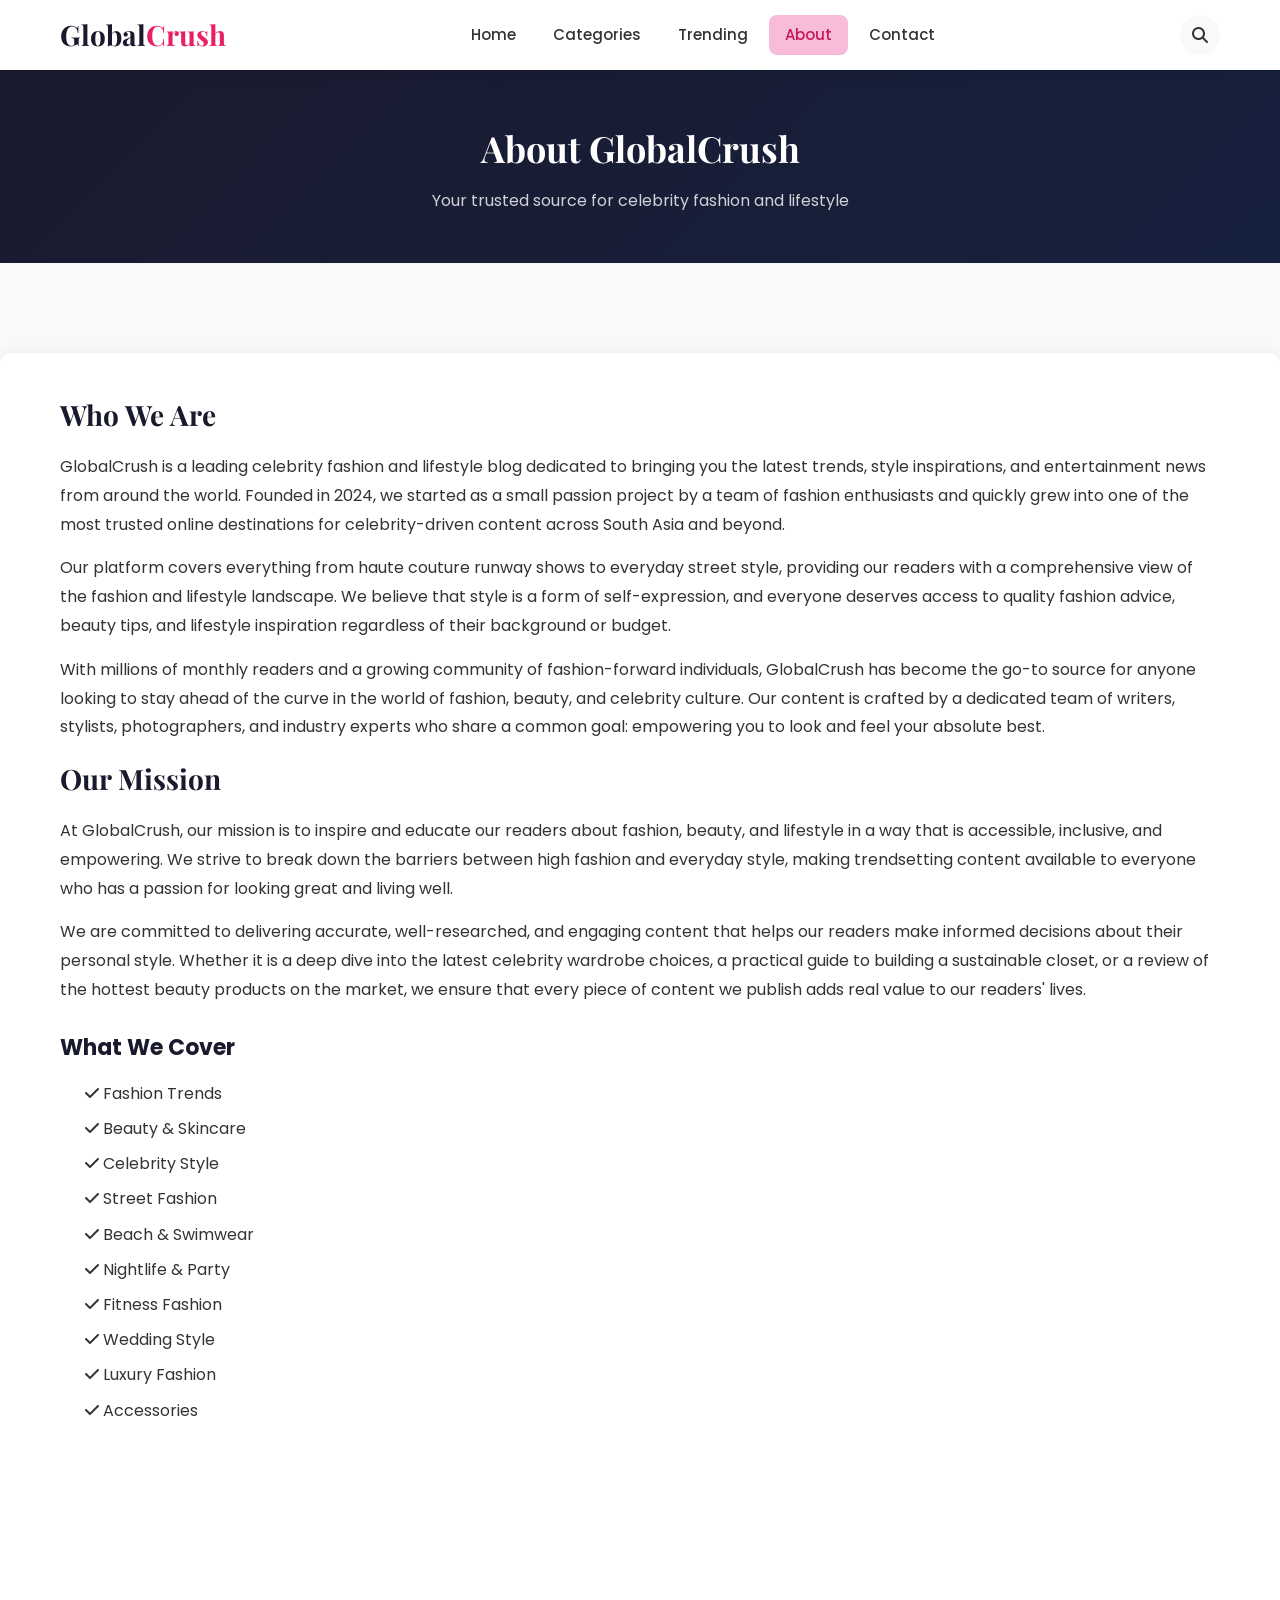
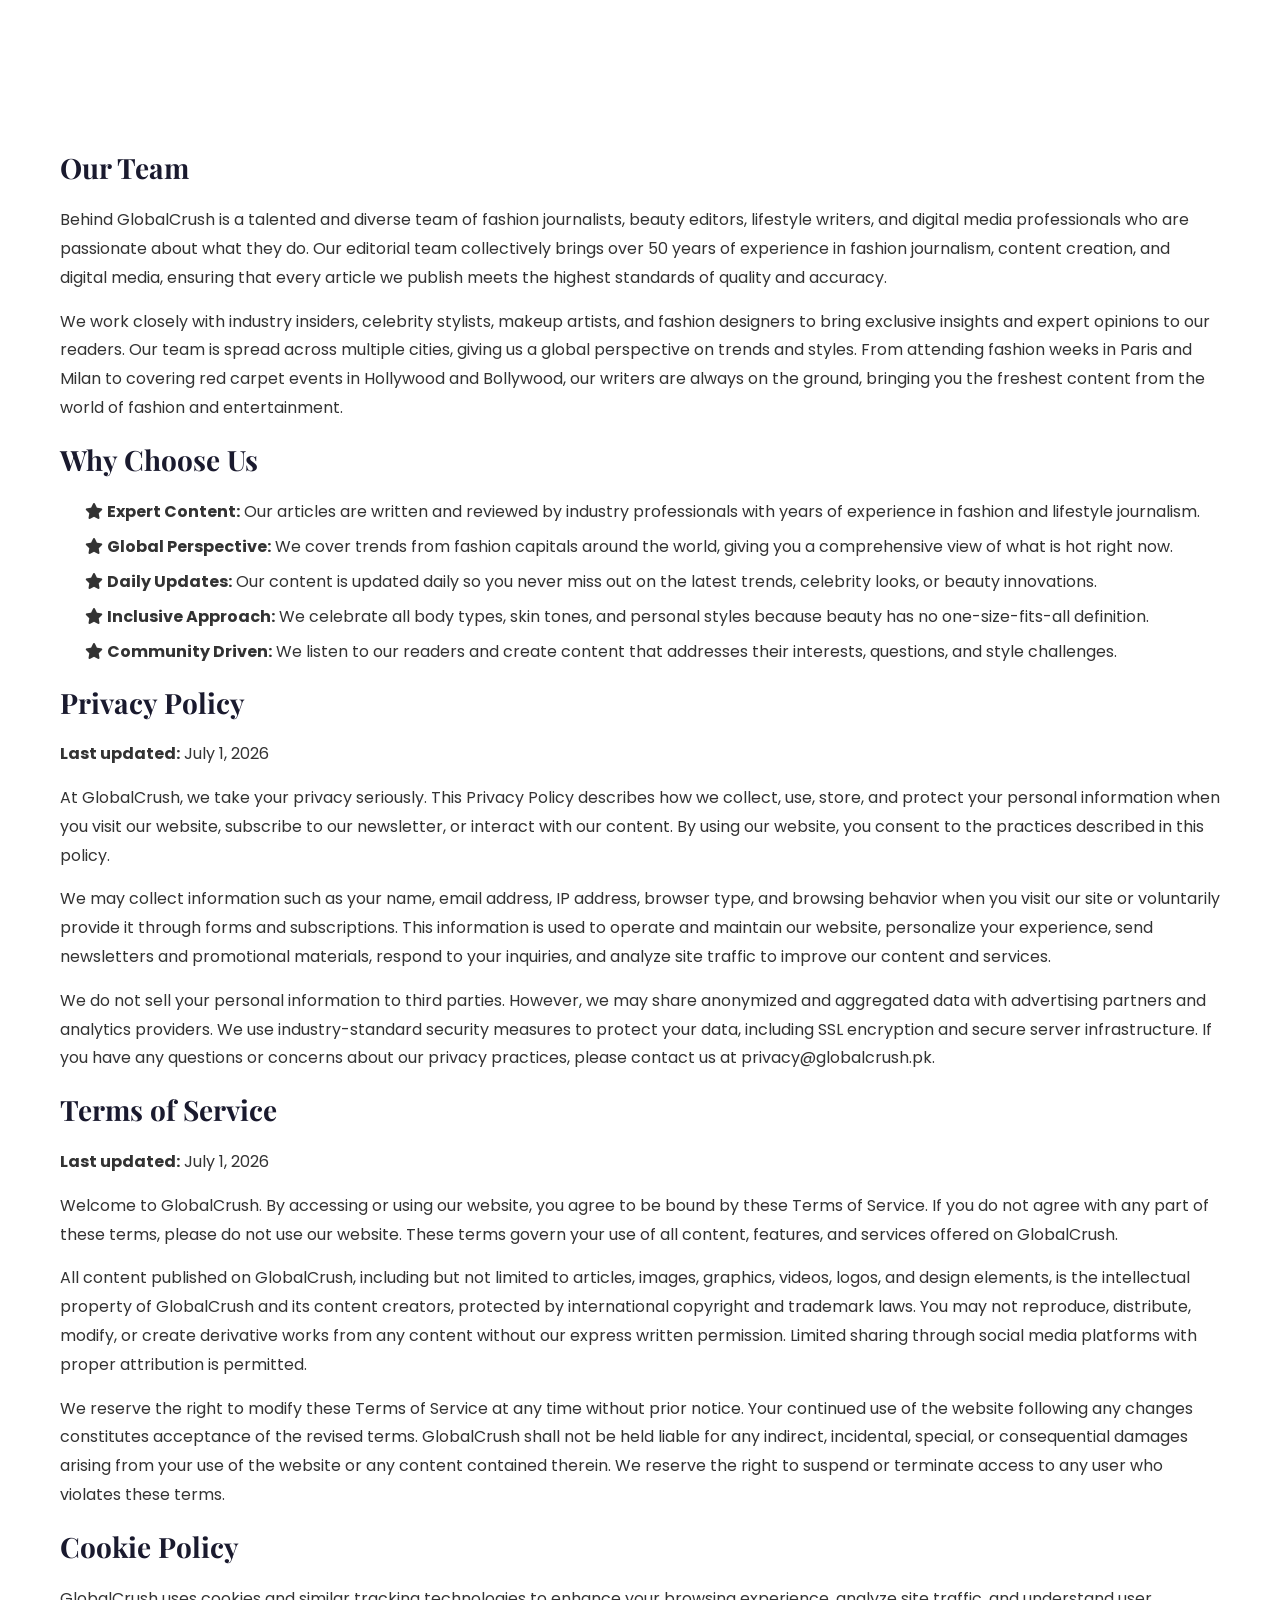
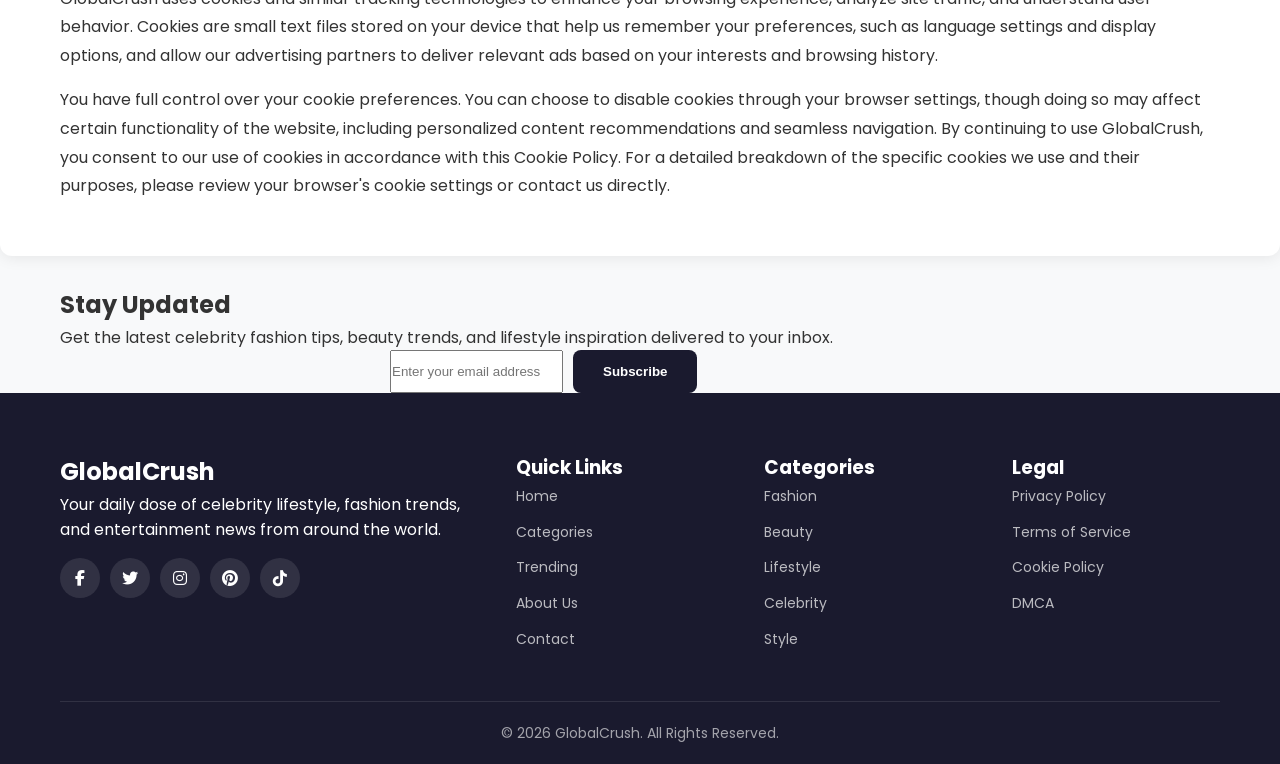
==== pages/about.html @ d6af30ae "Fix ad placeholders, hide category badges, replace all images with attractive content" ====
<!DOCTYPE html>
<html lang="en">
<head>
    <meta charset="UTF-8">
    <meta name="viewport" content="width=device-width, initial-scale=1.0">
    <title>About GlobalCrush - Celebrity Fashion & Lifestyle</title>
    <meta name="description" content="Learn about GlobalCrush, your trusted source for celebrity fashion and lifestyle news. Meet our team, discover our mission, and read our policies.">
    <meta name="keywords" content="about GlobalCrush, fashion blog, beauty tips, lifestyle, about us, team, privacy policy, terms of service">
    <meta name="author" content="GlobalCrush">
    <meta name="robots" content="index, follow">

    <!-- Open Graph -->
    <meta property="og:type" content="website">
    <meta property="og:url" content="https://globalcrush.pk/pages/about.html">
    <meta property="og:title" content="About GlobalCrush">
    <meta property="og:description" content="Learn about GlobalCrush, your trusted source for celebrity fashion and lifestyle news.">
    <meta property="og:image" content="https://images.unsplash.com/photo-1531746020798-e6953c6e8e04?w=1200&h=630&fit=crop">
    <meta property="og:site_name" content="GlobalCrush">

    <!-- Twitter -->
    <meta name="twitter:card" content="summary_large_image">
    <meta name="twitter:title" content="About GlobalCrush">
    <meta name="twitter:description" content="Learn about GlobalCrush, your trusted source for celebrity fashion and lifestyle news.">
    <meta name="twitter:image" content="https://images.unsplash.com/photo-1531746020798-e6953c6e8e04?w=1200&h=630&fit=crop">

    <link rel="canonical" href="https://globalcrush.pk/pages/about.html">
    <link rel="preconnect" href="https://fonts.googleapis.com">
    <link rel="preconnect" href="https://fonts.gstatic.com" crossorigin>
    <link href="https://fonts.googleapis.com/css2?family=Poppins:wght@300;400;500;600;700;800&family=Playfair+Display:wght@400;500;600;700&display=swap" rel="stylesheet">
    <link rel="stylesheet" href="https://cdnjs.cloudflare.com/ajax/libs/font-awesome/6.5.1/css/all.min.css">
    <link rel="stylesheet" href="../css/style.css">

    <!-- Adsterra Popunder -->
    <script src="https://pl30334449.effectivecpmnetwork.com/3a/b2/8b/3ab28b59ed074805fbdb40a66fffa148.js"></script>
</head>
<body>

    <!-- Header -->
    <header class="header">
        <div class="container">
            <a href="../index.html" class="header-logo">Global<span>Crush</span></a>
            <nav class="header-nav">
                <a href="../index.html">Home</a>
                <a href="category.html">Categories</a>
                <a href="trending.html">Trending</a>
                <a href="about.html" class="active">About</a>
                <a href="contact.html">Contact</a>
            </nav>
            <div class="header-actions">
                <button class="header-search-btn" id="searchBtn"><i class="fas fa-search"></i></button>
                <button class="header-menu-btn" id="menuBtn"><span></span><span></span><span></span></button>
            </div>
        </div>
    </header>

    <!-- Mobile Menu -->
    <div class="mobile-menu" id="mobileMenu">
        <div class="mobile-menu-header">
            <a href="../index.html" class="mobile-menu-logo">Global<span>Crush</span></a>
            <button class="mobile-menu-close" id="mobileMenuClose"><i class="fas fa-times"></i></button>
        </div>
        <nav class="mobile-menu-nav">
            <a href="../index.html">Home</a>
            <a href="category.html">Categories</a>
            <a href="trending.html">Trending</a>
            <a href="about.html" class="active">About</a>
            <a href="contact.html">Contact</a>
        </nav>
        <div class="mobile-menu-social">
            <a href="#"><i class="fab fa-facebook-f"></i></a>
            <a href="#"><i class="fab fa-twitter"></i></a>
            <a href="#"><i class="fab fa-instagram"></i></a>
            <a href="#"><i class="fab fa-pinterest"></i></a>
            <a href="#"><i class="fab fa-tiktok"></i></a>
        </div>
    </div>

    <!-- Search Overlay -->
    <div class="search-overlay" id="searchOverlay">
        <div class="search-overlay-inner">
            <button class="search-overlay-close" id="searchClose"><i class="fas fa-times"></i></button>
            <form class="search-overlay-form">
                <input type="text" placeholder="Search articles..." class="search-overlay-input" id="searchInput" autocomplete="off">
                <button type="submit" class="search-overlay-btn"><i class="fas fa-search"></i></button>
            </form>
        </div>
    </div>

    <!-- Page Header -->
    <section class="page-header">
        <div class="container">
            <h1 class="page-title">About GlobalCrush</h1>
            <p class="page-subtitle">Your trusted source for celebrity fashion and lifestyle</p>
        </div>
    </section>

    <!-- Ad Top Banner -->
    <div class="ad-top">
        <div class="container">
            <div class="ad-frame">Advertisement - 728x90</div>
        </div>
    </div>

    <!-- About Content -->
    <main class="about-content">
        <div class="container">

            <!-- Who We Are -->
            <section class="about-section">
                <h2>Who We Are</h2>
                <p>GlobalCrush is a leading celebrity fashion and lifestyle blog dedicated to bringing you the latest trends, style inspirations, and entertainment news from around the world. Founded in 2024, we started as a small passion project by a team of fashion enthusiasts and quickly grew into one of the most trusted online destinations for celebrity-driven content across South Asia and beyond.</p>
                <p>Our platform covers everything from haute couture runway shows to everyday street style, providing our readers with a comprehensive view of the fashion and lifestyle landscape. We believe that style is a form of self-expression, and everyone deserves access to quality fashion advice, beauty tips, and lifestyle inspiration regardless of their background or budget.</p>
                <p>With millions of monthly readers and a growing community of fashion-forward individuals, GlobalCrush has become the go-to source for anyone looking to stay ahead of the curve in the world of fashion, beauty, and celebrity culture. Our content is crafted by a dedicated team of writers, stylists, photographers, and industry experts who share a common goal: empowering you to look and feel your absolute best.</p>
            </section>

            <!-- Our Mission -->
            <section class="about-section">
                <h2>Our Mission</h2>
                <p>At GlobalCrush, our mission is to inspire and educate our readers about fashion, beauty, and lifestyle in a way that is accessible, inclusive, and empowering. We strive to break down the barriers between high fashion and everyday style, making trendsetting content available to everyone who has a passion for looking great and living well.</p>
                <p>We are committed to delivering accurate, well-researched, and engaging content that helps our readers make informed decisions about their personal style. Whether it is a deep dive into the latest celebrity wardrobe choices, a practical guide to building a sustainable closet, or a review of the hottest beauty products on the market, we ensure that every piece of content we publish adds real value to our readers' lives.</p>

                <h3>What We Cover</h3>
                <ul class="about-list">
                    <li><i class="fas fa-check"></i> Fashion Trends</li>
                    <li><i class="fas fa-check"></i> Beauty &amp; Skincare</li>
                    <li><i class="fas fa-check"></i> Celebrity Style</li>
                    <li><i class="fas fa-check"></i> Street Fashion</li>
                    <li><i class="fas fa-check"></i> Beach &amp; Swimwear</li>
                    <li><i class="fas fa-check"></i> Nightlife &amp; Party</li>
                    <li><i class="fas fa-check"></i> Fitness Fashion</li>
                    <li><i class="fas fa-check"></i> Wedding Style</li>
                    <li><i class="fas fa-check"></i> Luxury Fashion</li>
                    <li><i class="fas fa-check"></i> Accessories</li>
                </ul>
            </section>

            <!-- Ad Mid -->
            <div class="ad-mid">
                <div class="ad-frame">Advertisement - 300x250</div>
            </div>

            <!-- Our Team -->
            <section class="about-section">
                <h2>Our Team</h2>
                <p>Behind GlobalCrush is a talented and diverse team of fashion journalists, beauty editors, lifestyle writers, and digital media professionals who are passionate about what they do. Our editorial team collectively brings over 50 years of experience in fashion journalism, content creation, and digital media, ensuring that every article we publish meets the highest standards of quality and accuracy.</p>
                <p>We work closely with industry insiders, celebrity stylists, makeup artists, and fashion designers to bring exclusive insights and expert opinions to our readers. Our team is spread across multiple cities, giving us a global perspective on trends and styles. From attending fashion weeks in Paris and Milan to covering red carpet events in Hollywood and Bollywood, our writers are always on the ground, bringing you the freshest content from the world of fashion and entertainment.</p>
            </section>

            <!-- Why Choose Us -->
            <section class="about-section">
                <h2>Why Choose Us</h2>
                <ul class="about-list why-list">
                    <li><i class="fas fa-star"></i> <strong>Expert Content:</strong> Our articles are written and reviewed by industry professionals with years of experience in fashion and lifestyle journalism.</li>
                    <li><i class="fas fa-star"></i> <strong>Global Perspective:</strong> We cover trends from fashion capitals around the world, giving you a comprehensive view of what is hot right now.</li>
                    <li><i class="fas fa-star"></i> <strong>Daily Updates:</strong> Our content is updated daily so you never miss out on the latest trends, celebrity looks, or beauty innovations.</li>
                    <li><i class="fas fa-star"></i> <strong>Inclusive Approach:</strong> We celebrate all body types, skin tones, and personal styles because beauty has no one-size-fits-all definition.</li>
                    <li><i class="fas fa-star"></i> <strong>Community Driven:</strong> We listen to our readers and create content that addresses their interests, questions, and style challenges.</li>
                </ul>
            </section>

            <!-- Privacy Policy -->
            <section class="about-section" id="privacy">
                <h2>Privacy Policy</h2>
                <p><strong>Last updated:</strong> July 1, 2026</p>
                <p>At GlobalCrush, we take your privacy seriously. This Privacy Policy describes how we collect, use, store, and protect your personal information when you visit our website, subscribe to our newsletter, or interact with our content. By using our website, you consent to the practices described in this policy.</p>
                <p>We may collect information such as your name, email address, IP address, browser type, and browsing behavior when you visit our site or voluntarily provide it through forms and subscriptions. This information is used to operate and maintain our website, personalize your experience, send newsletters and promotional materials, respond to your inquiries, and analyze site traffic to improve our content and services.</p>
                <p>We do not sell your personal information to third parties. However, we may share anonymized and aggregated data with advertising partners and analytics providers. We use industry-standard security measures to protect your data, including SSL encryption and secure server infrastructure. If you have any questions or concerns about our privacy practices, please contact us at <a href="mailto:privacy@globalcrush.pk">privacy@globalcrush.pk</a>.</p>
            </section>

            <!-- Terms of Service -->
            <section class="about-section" id="terms">
                <h2>Terms of Service</h2>
                <p><strong>Last updated:</strong> July 1, 2026</p>
                <p>Welcome to GlobalCrush. By accessing or using our website, you agree to be bound by these Terms of Service. If you do not agree with any part of these terms, please do not use our website. These terms govern your use of all content, features, and services offered on GlobalCrush.</p>
                <p>All content published on GlobalCrush, including but not limited to articles, images, graphics, videos, logos, and design elements, is the intellectual property of GlobalCrush and its content creators, protected by international copyright and trademark laws. You may not reproduce, distribute, modify, or create derivative works from any content without our express written permission. Limited sharing through social media platforms with proper attribution is permitted.</p>
                <p>We reserve the right to modify these Terms of Service at any time without prior notice. Your continued use of the website following any changes constitutes acceptance of the revised terms. GlobalCrush shall not be held liable for any indirect, incidental, special, or consequential damages arising from your use of the website or any content contained therein. We reserve the right to suspend or terminate access to any user who violates these terms.</p>
            </section>

            <!-- Cookie Policy -->
            <section class="about-section">
                <h2>Cookie Policy</h2>
                <p>GlobalCrush uses cookies and similar tracking technologies to enhance your browsing experience, analyze site traffic, and understand user behavior. Cookies are small text files stored on your device that help us remember your preferences, such as language settings and display options, and allow our advertising partners to deliver relevant ads based on your interests and browsing history.</p>
                <p>You have full control over your cookie preferences. You can choose to disable cookies through your browser settings, though doing so may affect certain functionality of the website, including personalized content recommendations and seamless navigation. By continuing to use GlobalCrush, you consent to our use of cookies in accordance with this Cookie Policy. For a detailed breakdown of the specific cookies we use and their purposes, please review your browser's cookie settings or contact us directly.</p>
            </section>

        </div>
    </main>

    <!-- Newsletter -->
    <section class="newsletter">
        <div class="container">
            <div class="newsletter-content">
                <h2>Stay Updated</h2>
                <p>Get the latest celebrity fashion tips, beauty trends, and lifestyle inspiration delivered to your inbox.</p>
                <form class="newsletter-form" id="newsletterForm">
                    <input type="email" placeholder="Enter your email address" required aria-label="Email address">
                    <button type="submit">Subscribe</button>
                </form>
            </div>
        </div>
    </section>

    <!-- Footer -->
    <footer class="footer">
        <div class="container">
            <div class="footer-grid">
                <div class="footer-col">
                    <div class="footer-logo"><h2>Global<span>Crush</span></h2></div>
                    <p class="footer-desc">Your daily dose of celebrity lifestyle, fashion trends, and entertainment news from around the world.</p>
                    <div class="social-links">
                        <a href="#" class="social-link"><i class="fab fa-facebook-f"></i></a>
                        <a href="#" class="social-link"><i class="fab fa-twitter"></i></a>
                        <a href="#" class="social-link"><i class="fab fa-instagram"></i></a>
                        <a href="#" class="social-link"><i class="fab fa-pinterest"></i></a>
                        <a href="#" class="social-link"><i class="fab fa-tiktok"></i></a>
                    </div>
                </div>
                <div class="footer-col">
                    <h3 class="footer-title">Quick Links</h3>
                    <ul class="footer-links">
                        <li><a href="../index.html">Home</a></li>
                        <li><a href="category.html">Categories</a></li>
                        <li><a href="trending.html">Trending</a></li>
                        <li><a href="about.html">About Us</a></li>
                        <li><a href="contact.html">Contact</a></li>
                    </ul>
                </div>
                <div class="footer-col">
                    <h3 class="footer-title">Categories</h3>
                    <ul class="footer-links">
                        <li><a href="category.html">Fashion</a></li>
                        <li><a href="category.html">Beauty</a></li>
                        <li><a href="category.html">Lifestyle</a></li>
                        <li><a href="category.html">Celebrity</a></li>
                        <li><a href="category.html">Style</a></li>
                    </ul>
                </div>
                <div class="footer-col">
                    <h3 class="footer-title">Legal</h3>
                    <ul class="footer-links">
                        <li><a href="#privacy">Privacy Policy</a></li>
                        <li><a href="#terms">Terms of Service</a></li>
                        <li><a href="about.html">Cookie Policy</a></li>
                        <li><a href="about.html">DMCA</a></li>
                    </ul>
                </div>
            </div>
            <div class="footer-bottom">
                <p>&copy; 2026 GlobalCrush. All Rights Reserved.</p>
            </div>
        </div>
    </footer>

    <!-- Back to Top -->
    <button class="back-to-top" id="backToTop"><i class="fas fa-arrow-up"></i></button>

    <!-- Adsterra Social Bar -->
    <script src="https://pl30334450.effectivecpmnetwork.com/e7/f1/29/e7f1295043e25487e84872f22fd22f26.js"></script>

    <script src="../js/main.js"></script>
</body>
</html>
---- css/style.css ----
/* ============================================
   GLOBALCRUSH.PK - COMPLETE STYLESHEET
   Unified Template - All Pages Same Design
   ============================================ */

/* === CSS VARIABLES === */
:root {
    --primary: #e91e63;
    --primary-dark: #c2185b;
    --primary-light: #f8bbd9;
    --secondary: #9c27b0;
    --accent: #ff5722;
    --dark: #1a1a2e;
    --dark-light: #16213e;
    --gray: #6c757d;
    --gray-light: #f8f9fa;
    --white: #ffffff;
    --text: #333333;
    --text-light: #666666;
    --border: #e0e0e0;
    --shadow: 0 2px 15px rgba(0,0,0,0.08);
    --shadow-hover: 0 5px 25px rgba(0,0,0,0.15);
    --radius: 12px;
    --radius-sm: 8px;
    --transition: all 0.3s ease;
    --font-primary: 'Poppins', sans-serif;
    --font-heading: 'Playfair Display', serif;
    --max-width: 1200px;
    --header-height: 70px;
}

/* === RESET & BASE === */
* { margin: 0; padding: 0; box-sizing: border-box; }
html { scroll-behavior: smooth; }
body {
    font-family: var(--font-primary);
    color: var(--text);
    background: var(--gray-light);
    line-height: 1.6;
    overflow-x: hidden;
}
a { text-decoration: none; color: inherit; transition: var(--transition); }
img { max-width: 100%; height: auto; display: block; }
ul { list-style: none; }
.container { max-width: var(--max-width); margin: 0 auto; padding: 0 20px; }

/* === BUTTONS === */
.btn {
    display: inline-block;
    padding: 12px 30px;
    border-radius: var(--radius-sm);
    font-weight: 600;
    font-size: 14px;
    cursor: pointer;
    transition: var(--transition);
    border: none;
    text-transform: uppercase;
    letter-spacing: 1px;
}
.btn-primary { background: var(--primary); color: var(--white); }
.btn-primary:hover { background: var(--primary-dark); transform: translateY(-2px); box-shadow: var(--shadow-hover); }
.btn-secondary { background: transparent; color: var(--primary); border: 2px solid var(--primary); }
.btn-secondary:hover { background: var(--primary); color: var(--white); }
.btn-small { padding: 8px 20px; font-size: 12px; }

/* ============================================
   HEADER (Same on ALL pages)
   ============================================ */
.header {
    background: var(--white);
    box-shadow: var(--shadow);
    position: sticky;
    top: 0;
    z-index: 1000;
    height: var(--header-height);
}
.header .container {
    display: flex;
    align-items: center;
    justify-content: space-between;
    height: 100%;
}
.header-logo {
    font-family: var(--font-heading);
    font-size: 28px;
    font-weight: 700;
    color: var(--dark);
}
.header-logo span { color: var(--primary); }
.header-logo a { color: inherit; }

/* Desktop Nav */
.header-nav { display: flex; align-items: center; gap: 5px; }
.header-nav a {
    padding: 8px 16px;
    border-radius: var(--radius-sm);
    font-weight: 500;
    font-size: 15px;
    color: var(--text);
    transition: var(--transition);
}
.header-nav a:hover,
.header-nav a.active {
    background: var(--primary-light);
    color: var(--primary-dark);
}

/* Header Actions */
.header-actions { display: flex; align-items: center; gap: 10px; }
.header-search-btn {
    width: 40px; height: 40px;
    border-radius: 50%;
    border: none;
    background: var(--gray-light);
    cursor: pointer;
    display: flex; align-items: center; justify-content: center;
    font-size: 16px;
    color: var(--text);
    transition: var(--transition);
}
.header-search-btn:hover { background: var(--primary); color: var(--white); }
.header-menu-btn {
    display: none;
    width: 40px; height: 40px;
    border-radius: var(--radius-sm);
    border: none;
    background: var(--gray-light);
    cursor: pointer;
    flex-direction: column;
    align-items: center;
    justify-content: center;
    gap: 5px;
}
.header-menu-btn span {
    width: 20px; height: 2px;
    background: var(--text);
    border-radius: 2px;
    transition: var(--transition);
}

/* Mobile Menu Overlay */
.mobile-menu {
    position: fixed;
    top: 0; left: 0;
    width: 100%; height: 100%;
    background: rgba(0,0,0,0.5);
    z-index: 2000;
    opacity: 0;
    visibility: hidden;
    transition: var(--transition);
}
.mobile-menu.active { opacity: 1; visibility: visible; }
.mobile-menu-panel {
    position: absolute;
    top: 0; right: 0;
    width: 280px; height: 100%;
    background: var(--white);
    padding: 20px;
    transform: translateX(100%);
    transition: var(--transition);
    overflow-y: auto;
}
.mobile-menu.active .mobile-menu-panel { transform: translateX(0); }
.mobile-menu-header {
    display: flex;
    justify-content: space-between;
    align-items: center;
    margin-bottom: 30px;
    padding-bottom: 15px;
    border-bottom: 1px solid var(--border);
}
.mobile-menu-header h3 { font-size: 20px; color: var(--dark); }
.mobile-menu-close {
    width: 36px; height: 36px;
    border-radius: 50%;
    border: none;
    background: var(--gray-light);
    cursor: pointer;
    font-size: 18px;
    display: flex; align-items: center; justify-content: center;
}
.mobile-menu-close:hover { background: var(--primary); color: var(--white); }
.mobile-nav-link {
    display: block;
    padding: 12px 15px;
    border-radius: var(--radius-sm);
    font-weight: 500;
    font-size: 16px;
    color: var(--text);
    margin-bottom: 5px;
}
.mobile-nav-link:hover,
.mobile-nav-link.active { background: var(--primary-light); color: var(--primary-dark); }

/* Search Overlay */
.search-overlay {
    position: fixed;
    top: 0; left: 0;
    width: 100%; height: 100%;
    background: rgba(0,0,0,0.8);
    z-index: 3000;
    display: flex;
    align-items: flex-start;
    justify-content: center;
    padding-top: 120px;
    opacity: 0;
    visibility: hidden;
    transition: var(--transition);
}
.search-overlay.active { opacity: 1; visibility: visible; }
.search-box {
    background: var(--white);
    border-radius: var(--radius);
    padding: 20px;
    width: 90%;
    max-width: 600px;
    display: flex;
    gap: 10px;
}
.search-box input {
    flex: 1;
    padding: 12px 16px;
    border: 2px solid var(--border);
    border-radius: var(--radius-sm);
    font-size: 16px;
    font-family: var(--font-primary);
    outline: none;
}
.search-box input:focus { border-color: var(--primary); }
.search-box button {
    padding: 12px 24px;
    background: var(--primary);
    color: var(--white);
    border: none;
    border-radius: var(--radius-sm);
    font-weight: 600;
    cursor: pointer;
}
.search-box button:hover { background: var(--primary-dark); }

/* ============================================
   HERO SECTION (Homepage only)
   ============================================ */
.hero {
    background: linear-gradient(135deg, var(--dark) 0%, var(--dark-light) 100%);
    padding: 80px 0;
    color: var(--white);
    text-align: center;
    position: relative;
    overflow: hidden;
}
.hero::before {
    content: '';
    position: absolute;
    top: -50%; left: -50%;
    width: 200%; height: 200%;
    background: radial-gradient(circle, rgba(233,30,99,0.1) 0%, transparent 50%);
    animation: heroPulse 8s ease-in-out infinite;
}
@keyframes heroPulse {
    0%, 100% { transform: scale(1); }
    50% { transform: scale(1.1); }
}
.hero-badge {
    display: inline-block;
    padding: 6px 20px;
    background: var(--primary);
    border-radius: 30px;
    font-size: 13px;
    font-weight: 600;
    letter-spacing: 1px;
    text-transform: uppercase;
    margin-bottom: 20px;
}
.hero-title {
    font-family: var(--font-heading);
    font-size: 48px;
    font-weight: 700;
    margin-bottom: 15px;
    line-height: 1.2;
}
.hero-text { font-size: 18px; opacity: 0.9; margin-bottom: 30px; max-width: 600px; margin-left: auto; margin-right: auto; }

/* ============================================
   PAGE HEADER (Subpages: category, trending, etc.)
   ============================================ */
.page-header {
    background: linear-gradient(135deg, var(--dark) 0%, var(--dark-light) 100%);
    padding: 50px 0;
    color: var(--white);
    text-align: center;
}
.page-header h1 {
    font-family: var(--font-heading);
    font-size: 36px;
    margin-bottom: 10px;
}
.page-header p { font-size: 16px; opacity: 0.8; }

/* ============================================
   AD SYSTEM (Consistent across ALL pages)
   ============================================ */

/* Top Banner 728x90 */
.ad-top {
    background: transparent;
    padding: 0;
    text-align: center;
    border-bottom: none;
}
.ad-top .container { display: flex; justify-content: center; }
.ad-top .ad-frame {
    width: 728px;
    max-width: 100%;
    min-height: 90px;
    background: transparent;
    border: none;
    border-radius: 0;
    overflow: hidden;
    font-size: 0;
    color: transparent;
}

/* Mid Content 300x250 */
.ad-mid {
    text-align: center;
    padding: 25px 0;
}
.ad-mid .ad-frame {
    display: inline-block;
    width: 300px;
    max-width: 100%;
    min-height: 250px;
    background: transparent;
    border: none;
    border-radius: 0;
    overflow: hidden;
    font-size: 0;
    color: transparent;
}

/* In-Article Ad (between paragraphs) */
.ad-inline {
    margin: 30px 0;
    text-align: center;
}
.ad-inline .ad-frame {
    display: inline-block;
    width: 728px;
    max-width: 100%;
    min-height: 90px;
    background: transparent;
    border: none;
    border-radius: 0;
    overflow: hidden;
    font-size: 0;
    color: transparent;
}

/* Sidebar Ad */
.ad-sidebar {
    position: sticky;
    top: 90px;
}
.ad-sidebar .ad-frame {
    width: 300px;
    max-width: 100%;
    min-height: 600px;
    background: transparent;
    border: none;
    border-radius: 0;
    overflow: hidden;
    font-size: 0;
    color: transparent;
}

/* Social Bar (Adsterra - sticky bottom) */
.ad-social-bar {
    position: fixed;
    bottom: 0;
    left: 0;
    width: 100%;
    z-index: 900;
    background: var(--white);
    border-top: 1px solid var(--border);
    padding: 8px 0;
    text-align: center;
    min-height: 60px;
    display: flex;
    align-items: center;
    justify-content: center;
}

/* MultiTag (HilltopAds - bottom) */
.ad-multi-tag {
    padding: 20px 0;
    text-align: center;
    background: var(--white);
    border-top: 1px solid var(--border);
}

/* Grid Ad (between article cards) */
.ad-grid-item {
    display: flex;
    align-items: center;
    justify-content: center;
    min-height: 250px;
    background: transparent;
    border: none;
    border-radius: 0;
}
.ad-grid-item .ad-frame {
    width: 300px;
    max-width: 100%;
    min-height: 250px;
    display: flex;
    align-items: center;
    justify-content: center;
    font-size: 0;
    color: transparent;
    overflow: hidden;
}

/* HilltopAds MultiTag */
.hilltopads-multitag {
    padding: 0;
    text-align: center;
    background: transparent;
    border: none;
}
.hilltopads-multitag .ad-frame {
    font-size: 0;
    color: transparent;
    min-height: 0;
    background: transparent;
    border: none;
}

/* Hide all ad placeholder text */
.ad-frame span,
.ad-frame div,
.ad-frame {
    font-size: 0 !important;
    color: transparent !important;
    line-height: 0 !important;
}

/* Hide category badges on article cards */
.card-images .category-badge,
.article-card-dual .article-card-category {
    display: none !important;
}

/* Smartlink (Adsterra - in buttons) */
.smartlink-btn {
    display: inline-block;
    padding: 12px 30px;
    background: linear-gradient(135deg, var(--accent) 0%, var(--primary) 100%);
    color: var(--white);
    border-radius: var(--radius-sm);
    font-weight: 700;
    font-size: 15px;
    text-transform: uppercase;
    letter-spacing: 1px;
    cursor: pointer;
    border: none;
    transition: var(--transition);
    text-decoration: none;
}
.smartlink-btn:hover {
    transform: translateY(-2px);
    box-shadow: 0 5px 20px rgba(233,30,99,0.4);
}

/* ============================================
   SECTIONS
   ============================================ */
.section { padding: 60px 0; }
.section-header {
    display: flex;
    justify-content: space-between;
    align-items: center;
    margin-bottom: 30px;
}
.section-title {
    font-family: var(--font-heading);
    font-size: 28px;
    color: var(--dark);
    position: relative;
    padding-left: 15px;
}
.section-title::before {
    content: '';
    position: absolute;
    left: 0; top: 5px;
    width: 4px; height: 30px;
    background: var(--primary);
    border-radius: 2px;
}
.section-link {
    color: var(--primary);
    font-weight: 600;
    font-size: 14px;
    display: flex;
    align-items: center;
    gap: 5px;
}
.section-link:hover { color: var(--primary-dark); }

/* ============================================
   ARTICLE CARDS
   ============================================ */
.articles-grid {
    display: grid;
    grid-template-columns: repeat(3, 1fr);
    gap: 25px;
}
.article-card {
    background: var(--white);
    border-radius: var(--radius);
    overflow: hidden;
    box-shadow: var(--shadow);
    transition: var(--transition);
}
.article-card:hover {
    transform: translateY(-5px);
    box-shadow: var(--shadow-hover);
}
.article-card a { display: block; }
.article-card-image {
    position: relative;
    height: 280px;
    overflow: hidden;
}
.article-card-image img {
    width: 100%;
    height: 100%;
    object-fit: cover;
    transition: var(--transition);
}
.article-card:hover .article-card-image img {
    transform: scale(1.05);
}
.article-card-category {
    position: absolute;
    top: 12px;
    left: 12px;
    padding: 4px 12px;
    background: var(--primary);
    color: var(--white);
    border-radius: 20px;
    font-size: 12px;
    font-weight: 600;
    text-transform: uppercase;
}
.article-card-content {
    padding: 20px;
}
.article-card-content h3 {
    font-size: 18px;
    font-weight: 700;
    color: var(--dark);
    margin-bottom: 8px;
    line-height: 1.3;
    display: -webkit-box;
    -webkit-line-clamp: 2;
    -webkit-box-orient: vertical;
    overflow: hidden;
}
.article-card-content h3 a:hover { color: var(--primary); }
.article-card-content p {
    font-size: 14px;
    color: var(--text-light);
    margin-bottom: 12px;
    display: -webkit-box;
    -webkit-line-clamp: 2;
    -webkit-box-orient: vertical;
    overflow: hidden;
}
.article-card-meta {
    display: flex;
    justify-content: space-between;
    align-items: center;
    font-size: 12px;
    color: var(--gray);
}
.article-card-meta span { display: flex; align-items: center; gap: 5px; }

/* Featured Card */
.featured-grid {
    display: grid;
    grid-template-columns: 1fr 1fr;
    grid-template-rows: auto auto;
    gap: 25px;
}
.featured-card {
    background: var(--white);
    border-radius: var(--radius);
    overflow: hidden;
    box-shadow: var(--shadow);
    transition: var(--transition);
}
.featured-card:hover {
    transform: translateY(-5px);
    box-shadow: var(--shadow-hover);
}
.featured-card a { display: block; }
.featured-card .article-card-image { height: 350px; }
.featured-card.featured-large {
    grid-row: span 2;
}
.featured-card.featured-large .article-card-image { height: 100%; min-height: 500px; }

/* ============================================
   ANIMATED IMAGE EFFECTS (Trending Site Style)
   ============================================ */

/* 1. Zoom + Rotate on Hover */
.img-zoom-rotate { overflow: hidden; border-radius: var(--radius-sm); }
.img-zoom-rotate img {
    transition: transform 0.6s cubic-bezier(0.25, 0.46, 0.45, 0.94);
}
.img-zoom-rotate:hover img { transform: scale(1.1) rotate(3deg); }

/* 2. 3D Tilt on Hover */
.img-tilt {
    perspective: 1000px;
    overflow: hidden;
    border-radius: var(--radius-sm);
}
.img-tilt img {
    transition: transform 0.5s ease, box-shadow 0.5s ease;
    transform-style: preserve-3d;
}
.img-tilt:hover img {
    transform: rotateY(8deg) rotateX(5deg) scale(1.05);
    box-shadow: 0 20px 40px rgba(0,0,0,0.3);
}

/* 3. Slide Up Reveal */
.img-slide-up {
    position: relative;
    overflow: hidden;
    border-radius: var(--radius-sm);
}
.img-slide-up img {
    transition: transform 0.5s ease;
}
.img-slide-up:hover img { transform: translateY(-10px) scale(1.05); }
.img-slide-up::after {
    content: '';
    position: absolute;
    bottom: 0; left: 0;
    width: 100%; height: 50%;
    background: linear-gradient(transparent, rgba(0,0,0,0.4));
    pointer-events: none;
    transition: height 0.5s ease;
}
.img-slide-up:hover::after { height: 70%; }

/* 4. Continuous Slow Rotation (auto-play) */
@keyframes slowRotate {
    0% { transform: rotate(0deg) scale(1); }
    25% { transform: rotate(2deg) scale(1.02); }
    50% { transform: rotate(0deg) scale(1.05); }
    75% { transform: rotate(-2deg) scale(1.02); }
    100% { transform: rotate(0deg) scale(1); }
}
.img-auto-motion {
    overflow: hidden;
    border-radius: var(--radius-sm);
}
.img-auto-motion img {
    animation: slowRotate 6s ease-in-out infinite;
}
.img-auto-motion:hover img {
    animation-play-state: paused;
    transform: scale(1.1);
}

/* 5. Ken Burns (Auto Zoom Pan) */
@keyframes kenBurns {
    0% { transform: scale(1) translate(0, 0); }
    25% { transform: scale(1.1) translate(-2%, -1%); }
    50% { transform: scale(1.05) translate(1%, 2%); }
    75% { transform: scale(1.1) translate(-1%, 1%); }
    100% { transform: scale(1) translate(0, 0); }
}
.img-ken-burns {
    overflow: hidden;
    border-radius: var(--radius-sm);
}
.img-ken-burns img {
    animation: kenBurns 12s ease-in-out infinite;
    width: 100%;
    height: 100%;
    object-fit: cover;
}

/* 6. Pulse Glow on Hover */
.img-glow {
    overflow: hidden;
    border-radius: var(--radius-sm);
    transition: var(--transition);
}
.img-glow img { transition: transform 0.4s ease; }
.img-glow:hover {
    box-shadow: 0 0 30px rgba(233,30,99,0.5);
    transform: translateY(-5px);
}
.img-glow:hover img { transform: scale(1.08); }

/* 7. Card with Gradient Border Rotate */
.card-gradient-border {
    position: relative;
    background: var(--white);
    border-radius: var(--radius);
    padding: 3px;
    transition: var(--transition);
}
.card-gradient-border::before {
    content: '';
    position: absolute;
    top: -2px; left: -2px;
    width: calc(100% + 4px);
    height: calc(100% + 4px);
    background: conic-gradient(from 0deg, var(--primary), var(--secondary), var(--accent), var(--primary));
    border-radius: var(--radius);
    z-index: -1;
    opacity: 0;
    transition: opacity 0.4s ease;
    animation: gradientSpin 3s linear infinite;
}
.card-gradient-border:hover::before { opacity: 1; }
@keyframes gradientSpin {
    100% { transform: rotate(360deg); }
}

/* 8. Double Image Crossfade */
.img-crossfade {
    position: relative;
    overflow: hidden;
    border-radius: var(--radius-sm);
}
.img-crossfade img {
    transition: opacity 0.5s ease, transform 0.5s ease;
}
.img-crossfade img.secondary {
    position: absolute;
    top: 0; left: 0;
    opacity: 0;
}
.img-crossfade:hover img.primary { opacity: 0; transform: scale(1.1); }
.img-crossfade:hover img.secondary { opacity: 1; transform: scale(1); }

/* 9. Floating Animation (always moving) */
@keyframes floating {
    0%, 100% { transform: translateY(0) rotate(0deg); }
    33% { transform: translateY(-8px) rotate(1deg); }
    66% { transform: translateY(-4px) rotate(-1deg); }
}
.img-floating img {
    animation: floating 4s ease-in-out infinite;
}

/* 10. Mosaic Grid Motion */
.mosaic-grid {
    display: grid;
    gap: 10px;
}
.mosaic-grid .mosaic-item {
    overflow: hidden;
    border-radius: var(--radius-sm);
    position: relative;
}
.mosaic-grid .mosaic-item img {
    width: 100%; height: 100%;
    object-fit: cover;
    transition: transform 0.5s ease;
}
.mosaic-grid .mosaic-item:hover img { transform: scale(1.15); }
.mosaic-grid .mosaic-item.tall { grid-row: span 2; }
.mosaic-grid .mosaic-item.wide { grid-column: span 2; }

/* Two-Pic Article Card (NEW) */
.article-card-dual {
    background: var(--white);
    border-radius: var(--radius);
    overflow: hidden;
    box-shadow: var(--shadow);
    transition: var(--transition);
}
.article-card-dual:hover {
    transform: translateY(-5px);
    box-shadow: var(--shadow-hover);
}
.article-card-dual a { display: block; }
.article-card-dual .dual-images {
    display: grid;
    grid-template-columns: 1fr 1fr;
    height: 320px;
}
.dual-images img {
    width: 100%;
    height: 100%;
    object-fit: cover;
    transition: var(--transition);
}
.article-card-dual:hover .dual-images img { transform: scale(1.05); }
.article-card-dual .article-card-content { padding: 20px; }

/* ============================================
   CATEGORY GRID
   ============================================ */
.categories-grid {
    display: grid;
    grid-template-columns: repeat(auto-fill, minmax(180px, 1fr));
    gap: 20px;
}
.category-card {
    background: var(--white);
    border-radius: var(--radius);
    padding: 30px 20px;
    text-align: center;
    box-shadow: var(--shadow);
    transition: var(--transition);
    display: block;
}
.category-card:hover {
    transform: translateY(-5px);
    box-shadow: var(--shadow-hover);
    background: var(--primary);
    color: var(--white);
}
.category-icon {
    font-size: 36px;
    color: var(--primary);
    margin-bottom: 12px;
}
.category-card:hover .category-icon { color: var(--white); }
.category-name {
    font-size: 16px;
    font-weight: 600;
    margin-bottom: 5px;
}
.category-count {
    font-size: 12px;
    color: var(--gray);
}
.category-card:hover .category-count { color: rgba(255,255,255,0.8); }

/* ============================================
   CATEGORY PAGE - FILTER TABS
   ============================================ */
.filter-tabs {
    display: flex;
    flex-wrap: wrap;
    gap: 10px;
    margin-bottom: 30px;
    padding: 20px 0;
    border-bottom: 1px solid var(--border);
}
.filter-tab {
    padding: 8px 20px;
    border-radius: 30px;
    border: 2px solid var(--border);
    background: var(--white);
    cursor: pointer;
    font-weight: 500;
    font-size: 14px;
    transition: var(--transition);
}
.filter-tab:hover { border-color: var(--primary); color: var(--primary); }
.filter-tab.active {
    background: var(--primary);
    color: var(--white);
    border-color: var(--primary);
}

/* ============================================
   TRENDING PAGE
   ============================================ */
.trending-list { counter-reset: trending; }
.trending-item {
    display: flex;
    gap: 25px;
    background: var(--white);
    border-radius: var(--radius);
    overflow: hidden;
    box-shadow: var(--shadow);
    margin-bottom: 20px;
    transition: var(--transition);
    counter-increment: trending;
    position: relative;
}
.trending-item::before {
    content: counter(trending);
    position: absolute;
    top: 0;
    left: 0;
    width: 60px;
    height: 100%;
    background: var(--primary);
    color: var(--white);
    font-size: 24px;
    font-weight: 800;
    display: flex;
    align-items: center;
    justify-content: center;
    z-index: 1;
}
.trending-item:hover { transform: translateY(-3px); box-shadow: var(--shadow-hover); }
.trending-item a {
    display: flex;
    gap: 25px;
    width: 100%;
}
.trending-item .trending-image {
    width: 300px;
    min-width: 300px;
    height: 220px;
    margin-left: 60px;
    overflow: hidden;
}
.trending-item .trending-image img {
    width: 100%;
    height: 100%;
    object-fit: cover;
    transition: var(--transition);
}
.trending-item:hover .trending-image img { transform: scale(1.05); }
.trending-item .trending-content {
    padding: 20px 20px 20px 0;
    flex: 1;
}
.trending-item .trending-content h3 {
    font-size: 18px;
    font-weight: 700;
    color: var(--dark);
    margin-bottom: 8px;
}
.trending-item .trending-content h3 a:hover { color: var(--primary); }
.trending-item .trending-content p {
    font-size: 14px;
    color: var(--text-light);
    margin-bottom: 10px;
    display: -webkit-box;
    -webkit-line-clamp: 2;
    -webkit-box-orient: vertical;
    overflow: hidden;
}

/* ============================================
   ARTICLE PAGE
   ============================================ */
.article-page { padding: 40px 0; }
.article-layout {
    display: grid;
    grid-template-columns: 1fr 300px;
    gap: 40px;
}
.article-main { background: var(--white); border-radius: var(--radius); padding: 30px; box-shadow: var(--shadow); }
.article-hero { margin-bottom: 30px; border-radius: var(--radius); overflow: hidden; }
.article-hero img { width: 100%; height: 500px; object-fit: cover; }
.article-hero-dual {
    display: grid;
    grid-template-columns: 1fr 1fr;
    gap: 5px;
    margin-bottom: 30px;
    border-radius: var(--radius);
    overflow: hidden;
}
.article-hero-dual img { width: 100%; height: 400px; object-fit: cover; }
.article-meta-top {
    display: flex;
    align-items: center;
    gap: 15px;
    margin-bottom: 20px;
    flex-wrap: wrap;
}
.article-meta-top .category-badge {
    padding: 4px 14px;
    background: var(--primary);
    color: var(--white);
    border-radius: 20px;
    font-size: 12px;
    font-weight: 600;
}
.article-meta-top .meta-item {
    font-size: 13px;
    color: var(--gray);
    display: flex;
    align-items: center;
    gap: 5px;
}
.article-body h2 {
    font-size: 24px;
    margin: 25px 0 15px;
    color: var(--dark);
}
.article-body h3 {
    font-size: 20px;
    margin: 20px 0 12px;
    color: var(--dark);
}
.article-body p {
    font-size: 16px;
    line-height: 1.8;
    margin-bottom: 15px;
    color: var(--text);
}
.article-body img {
    border-radius: var(--radius-sm);
    margin: 20px 0;
    width: 100%;
}
.article-body ul, .article-body ol {
    margin: 15px 0;
    padding-left: 25px;
}
.article-body li {
    margin-bottom: 8px;
    font-size: 16px;
    line-height: 1.7;
}
.article-body blockquote {
    border-left: 4px solid var(--primary);
    padding: 15px 20px;
    margin: 20px 0;
    background: var(--gray-light);
    border-radius: 0 var(--radius-sm) var(--radius-sm) 0;
    font-style: italic;
    color: var(--text-light);
}

/* Article Share */
.article-share {
    display: flex;
    align-items: center;
    gap: 10px;
    margin: 30px 0;
    padding: 20px 0;
    border-top: 1px solid var(--border);
    border-bottom: 1px solid var(--border);
}
.article-share span { font-weight: 600; font-size: 14px; }
.share-btn {
    width: 40px; height: 40px;
    border-radius: 50%;
    border: none;
    cursor: pointer;
    display: flex;
    align-items: center;
    justify-content: center;
    font-size: 16px;
    color: var(--white);
    transition: var(--transition);
}
.share-btn:hover { transform: translateY(-3px); }
.share-btn.facebook { background: #3b5998; }
.share-btn.twitter { background: #1da1f2; }
.share-btn.pinterest { background: #bd081c; }
.share-btn.whatsapp { background: #25d366; }

/* Article FAQ */
.article-faq { margin: 30px 0; }
.faq-item {
    border: 1px solid var(--border);
    border-radius: var(--radius-sm);
    margin-bottom: 10px;
    overflow: hidden;
}
.faq-question {
    padding: 15px 20px;
    background: var(--white);
    cursor: pointer;
    font-weight: 600;
    display: flex;
    justify-content: space-between;
    align-items: center;
}
.faq-question:hover { background: var(--gray-light); }
.faq-question i { transition: var(--transition); }
.faq-item.active .faq-question i { transform: rotate(180deg); }
.faq-answer {
    max-height: 0;
    overflow: hidden;
    transition: max-height 0.3s ease;
    padding: 0 20px;
}
.faq-item.active .faq-answer {
    max-height: 500px;
    padding: 0 20px 15px;
}

/* Related Articles */
.related-grid {
    display: grid;
    grid-template-columns: repeat(3, 1fr);
    gap: 20px;
}

/* Article Sidebar */
.article-sidebar { display: flex; flex-direction: column; gap: 25px; }
.sidebar-widget {
    background: var(--white);
    border-radius: var(--radius);
    padding: 20px;
    box-shadow: var(--shadow);
}
.sidebar-widget h3 {
    font-size: 18px;
    font-weight: 700;
    color: var(--dark);
    margin-bottom: 15px;
    padding-bottom: 10px;
    border-bottom: 2px solid var(--primary);
}
.sidebar-article {
    display: flex;
    gap: 12px;
    margin-bottom: 15px;
    padding-bottom: 15px;
    border-bottom: 1px solid var(--border);
}
.sidebar-article:last-child { border-bottom: none; margin-bottom: 0; padding-bottom: 0; }
.sidebar-article img {
    width: 80px;
    height: 60px;
    object-fit: cover;
    border-radius: var(--radius-sm);
}
.sidebar-article h4 {
    font-size: 13px;
    font-weight: 600;
    color: var(--dark);
    line-height: 1.4;
    display: -webkit-box;
    -webkit-line-clamp: 3;
    -webkit-box-orient: vertical;
    overflow: hidden;
}
.sidebar-article h4:hover { color: var(--primary); }

/* ============================================
   NEWSLETTER
   ============================================ */
.newsletter-section {
    background: linear-gradient(135deg, var(--primary) 0%, var(--secondary) 100%);
    padding: 60px 0;
    color: var(--white);
    text-align: center;
}
.newsletter-title {
    font-family: var(--font-heading);
    font-size: 32px;
    margin-bottom: 10px;
}
.newsletter-text { font-size: 16px; opacity: 0.9; margin-bottom: 25px; }
.newsletter-form {
    display: flex;
    max-width: 500px;
    margin: 0 auto;
    gap: 10px;
}
.newsletter-input {
    flex: 1;
    padding: 14px 20px;
    border: none;
    border-radius: var(--radius-sm);
    font-size: 15px;
    font-family: var(--font-primary);
    outline: none;
}
.newsletter-form button {
    padding: 14px 30px;
    background: var(--dark);
    color: var(--white);
    border: none;
    border-radius: var(--radius-sm);
    font-weight: 600;
    cursor: pointer;
    transition: var(--transition);
    white-space: nowrap;
}
.newsletter-form button:hover { background: var(--dark-light); }

/* ============================================
   CONTACT PAGE
   ============================================ */
.contact-grid {
    display: grid;
    grid-template-columns: 1fr 1fr;
    gap: 40px;
}
.contact-form-card {
    background: var(--white);
    border-radius: var(--radius);
    padding: 30px;
    box-shadow: var(--shadow);
}
.form-group { margin-bottom: 20px; }
.form-group label {
    display: block;
    font-weight: 600;
    font-size: 14px;
    margin-bottom: 8px;
    color: var(--dark);
}
.form-group input,
.form-group textarea,
.form-group select {
    width: 100%;
    padding: 12px 16px;
    border: 2px solid var(--border);
    border-radius: var(--radius-sm);
    font-size: 15px;
    font-family: var(--font-primary);
    outline: none;
    transition: var(--transition);
}
.form-group input:focus,
.form-group textarea:focus,
.form-group select:focus {
    border-color: var(--primary);
}
.form-group textarea { resize: vertical; min-height: 150px; }
.contact-info-cards { display: flex; flex-direction: column; gap: 20px; }
.info-card {
    background: var(--white);
    border-radius: var(--radius);
    padding: 25px;
    box-shadow: var(--shadow);
    display: flex;
    align-items: center;
    gap: 20px;
}
.info-card-icon {
    width: 60px; height: 60px;
    border-radius: 50%;
    background: var(--primary-light);
    display: flex;
    align-items: center;
    justify-content: center;
    font-size: 24px;
    color: var(--primary);
    flex-shrink: 0;
}
.info-card h3 { font-size: 16px; color: var(--dark); margin-bottom: 5px; }
.info-card p { font-size: 14px; color: var(--text-light); }

/* ============================================
   ABOUT PAGE
   ============================================ */
.about-content {
    background: var(--white);
    border-radius: var(--radius);
    padding: 40px;
    box-shadow: var(--shadow);
    margin-bottom: 30px;
}
.about-content h2 {
    font-family: var(--font-heading);
    font-size: 28px;
    color: var(--dark);
    margin-bottom: 15px;
}
.about-content h3 {
    font-size: 22px;
    color: var(--dark);
    margin: 25px 0 12px;
}
.about-content p {
    font-size: 16px;
    line-height: 1.8;
    margin-bottom: 15px;
    color: var(--text);
}
.about-content ul {
    margin: 15px 0;
    padding-left: 25px;
}
.about-content li {
    margin-bottom: 8px;
    font-size: 16px;
    line-height: 1.7;
}

/* ============================================
   FOOTER (Same on ALL pages)
   ============================================ */
.footer {
    background: var(--dark);
    color: var(--white);
    padding: 60px 0 0;
}
.footer-grid {
    display: grid;
    grid-template-columns: 2fr 1fr 1fr 1fr;
    gap: 40px;
    padding-bottom: 40px;
    border-bottom: 1px solid rgba(255,255,255,0.1);
}
.footer-brand h3 {
    font-family: var(--font-heading);
    font-size: 26px;
    margin-bottom: 12px;
}
.footer-brand h3 span { color: var(--primary); }
.footer-brand p { font-size: 14px; opacity: 0.7; line-height: 1.7; }
.footer-col h4 {
    font-size: 16px;
    font-weight: 600;
    margin-bottom: 20px;
    position: relative;
    padding-bottom: 10px;
}
.footer-col h4::after {
    content: '';
    position: absolute;
    bottom: 0; left: 0;
    width: 40px; height: 2px;
    background: var(--primary);
}
.footer-col ul li { margin-bottom: 10px; }
.footer-col ul li a {
    font-size: 14px;
    opacity: 0.7;
    transition: var(--transition);
}
.footer-col ul li a:hover { opacity: 1; color: var(--primary); }
.social-links { display: flex; gap: 10px; margin-top: 15px; }
.social-link {
    width: 40px; height: 40px;
    border-radius: 50%;
    background: rgba(255,255,255,0.1);
    display: flex;
    align-items: center;
    justify-content: center;
    font-size: 16px;
    color: var(--white);
    transition: var(--transition);
}
.social-link:hover { background: var(--primary); transform: translateY(-3px); }
.footer-bottom {
    padding: 20px 0;
    text-align: center;
    font-size: 14px;
    opacity: 0.6;
}

/* ============================================
   PAGINATION
   ============================================ */
.pagination {
    display: flex;
    justify-content: center;
    align-items: center;
    gap: 8px;
    margin-top: 40px;
    padding-top: 30px;
    border-top: 1px solid var(--border);
}
.pagination a, .pagination span {
    width: 40px; height: 40px;
    border-radius: var(--radius-sm);
    display: flex;
    align-items: center;
    justify-content: center;
    font-size: 14px;
    font-weight: 600;
    transition: var(--transition);
    border: 1px solid var(--border);
    background: var(--white);
    color: var(--text);
}
.pagination a:hover { background: var(--primary); color: var(--white); border-color: var(--primary); }
.pagination .active { background: var(--primary); color: var(--white); border-color: var(--primary); }
.pagination-btn {
    width: auto !important;
    padding: 0 16px !important;
    gap: 5px;
}

/* ============================================
   BACK TO TOP
   ============================================ */
.back-to-top {
    position: fixed;
    bottom: 80px;
    right: 20px;
    width: 45px; height: 45px;
    border-radius: 50%;
    background: var(--primary);
    color: var(--white);
    border: none;
    cursor: pointer;
    display: flex;
    align-items: center;
    justify-content: center;
    font-size: 18px;
    z-index: 800;
    opacity: 0;
    visibility: hidden;
    transition: var(--transition);
    box-shadow: var(--shadow-hover);
}
.back-to-top.visible { opacity: 1; visibility: visible; }
.back-to-top:hover { background: var(--primary-dark); transform: translateY(-3px); }

/* ============================================
   RESPONSIVE
   ============================================ */
@media (max-width: 992px) {
    .articles-grid { grid-template-columns: repeat(2, 1fr); }
    .featured-grid { grid-template-columns: 1fr; }
    .featured-card.featured-large { grid-row: auto; }
    .article-layout { grid-template-columns: 1fr; }
    .article-sidebar { display: none; }
    .footer-grid { grid-template-columns: repeat(2, 1fr); }
    .trending-item a { flex-direction: column; }
    .trending-item .trending-image { width: 100%; min-width: 100%; height: 200px; margin-left: 0; }
    .trending-item .trending-content { padding: 20px; }
    .trending-item::before { width: 45px; font-size: 20px; }
    .trending-item .trending-image { margin-left: 45px; }
    .related-grid { grid-template-columns: repeat(2, 1fr); }
}
@media (max-width: 768px) {
    .header-nav { display: none; }
    .header-menu-btn { display: flex; }
    .hero-title { font-size: 32px; }
    .hero { padding: 50px 0; }
    .section-title { font-size: 22px; }
    .articles-grid { grid-template-columns: 1fr; }
    .categories-grid { grid-template-columns: repeat(2, 1fr); }
    .contact-grid { grid-template-columns: 1fr; }
    .footer-grid { grid-template-columns: 1fr; }
    .newsletter-form { flex-direction: column; }
    .article-hero img { height: 250px; }
    .article-hero-dual img { height: 200px; }
    .related-grid { grid-template-columns: 1fr; }
    .filter-tabs { gap: 5px; }
    .filter-tab { padding: 6px 14px; font-size: 13px; }
}
/* === LIVE NEWS SECTION === */
.live-news-section { padding: 50px 0 20px; background: linear-gradient(135deg, #1a1a2e 0%, #16213e 100%); margin-bottom: 0; }
.live-news-section .section-header { display: flex; align-items: center; justify-content: space-between; margin-bottom: 30px; }
.live-news-section .section-header h2 { color: #fff; font-size: 26px; font-family: var(--font-heading); }
.live-badge {
    display: inline-flex; align-items: center; gap: 8px;
    background: rgba(255,59,48,0.15); color: #ff3b30;
    padding: 6px 16px; border-radius: 20px; font-size: 13px; font-weight: 600;
    text-transform: uppercase; letter-spacing: 1px;
    animation: livePulse 2s ease-in-out infinite;
}
.live-dot { width: 8px; height: 8px; background: #ff3b30; border-radius: 50%; animation: liveBlink 1s ease-in-out infinite; }
@keyframes livePulse { 0%, 100% { box-shadow: 0 0 0 0 rgba(255,59,48,0.3); } 50% { box-shadow: 0 0 0 8px rgba(255,59,48,0); } }
@keyframes liveBlink { 0%, 100% { opacity: 1; } 50% { opacity: 0.3; } }

.live-news-grid {
    display: grid; grid-template-columns: repeat(3, 1fr); gap: 20px;
}
.live-card { background: #fff; border-radius: var(--radius); overflow: hidden; box-shadow: var(--shadow); transition: var(--transition); }
.live-card:hover { transform: translateY(-5px); box-shadow: var(--shadow-hover); }
.live-card a { display: block; }
.live-card .article-card-image { height: 220px; overflow: hidden; position: relative; }
.live-card .article-card-image img { width: 100%; height: 100%; object-fit: cover; }
.live-card .article-card-content { padding: 18px; }
.live-card .article-card-content h3 { font-size: 16px; font-weight: 600; line-height: 1.4; margin-bottom: 8px; display: -webkit-box; -webkit-line-clamp: 2; -webkit-box-orient: vertical; overflow: hidden; color: var(--dark); }
.live-card .article-card-content p { font-size: 13px; color: var(--text-light); line-height: 1.5; margin-bottom: 10px; display: -webkit-box; -webkit-line-clamp: 2; -webkit-box-orient: vertical; overflow: hidden; }
.live-card .article-card-meta { display: flex; justify-content: space-between; font-size: 12px; color: var(--gray); }
.live-card .article-card-meta i { margin-right: 4px; }
.live-loading { grid-column: 1 / -1; text-align: center; padding: 40px 20px; color: rgba(255,255,255,0.6); font-size: 15px; }
.live-loading i { margin-right: 8px; font-size: 18px; }

@media (max-width: 1024px) { .live-news-grid { grid-template-columns: repeat(2, 1fr); } }
@media (max-width: 768px) { .live-news-grid { grid-template-columns: 1fr; } .live-card .article-card-image { height: 180px; } }

@media (max-width: 480px) {
    .hero-title { font-size: 26px; }
    .hero-text { font-size: 15px; }
    .page-header h1 { font-size: 28px; }
    .categories-grid { grid-template-columns: repeat(2, 1fr); }
    .category-card { padding: 20px 15px; }
    .article-card-content { padding: 15px; }
    .article-card-content h3 { font-size: 16px; }
}
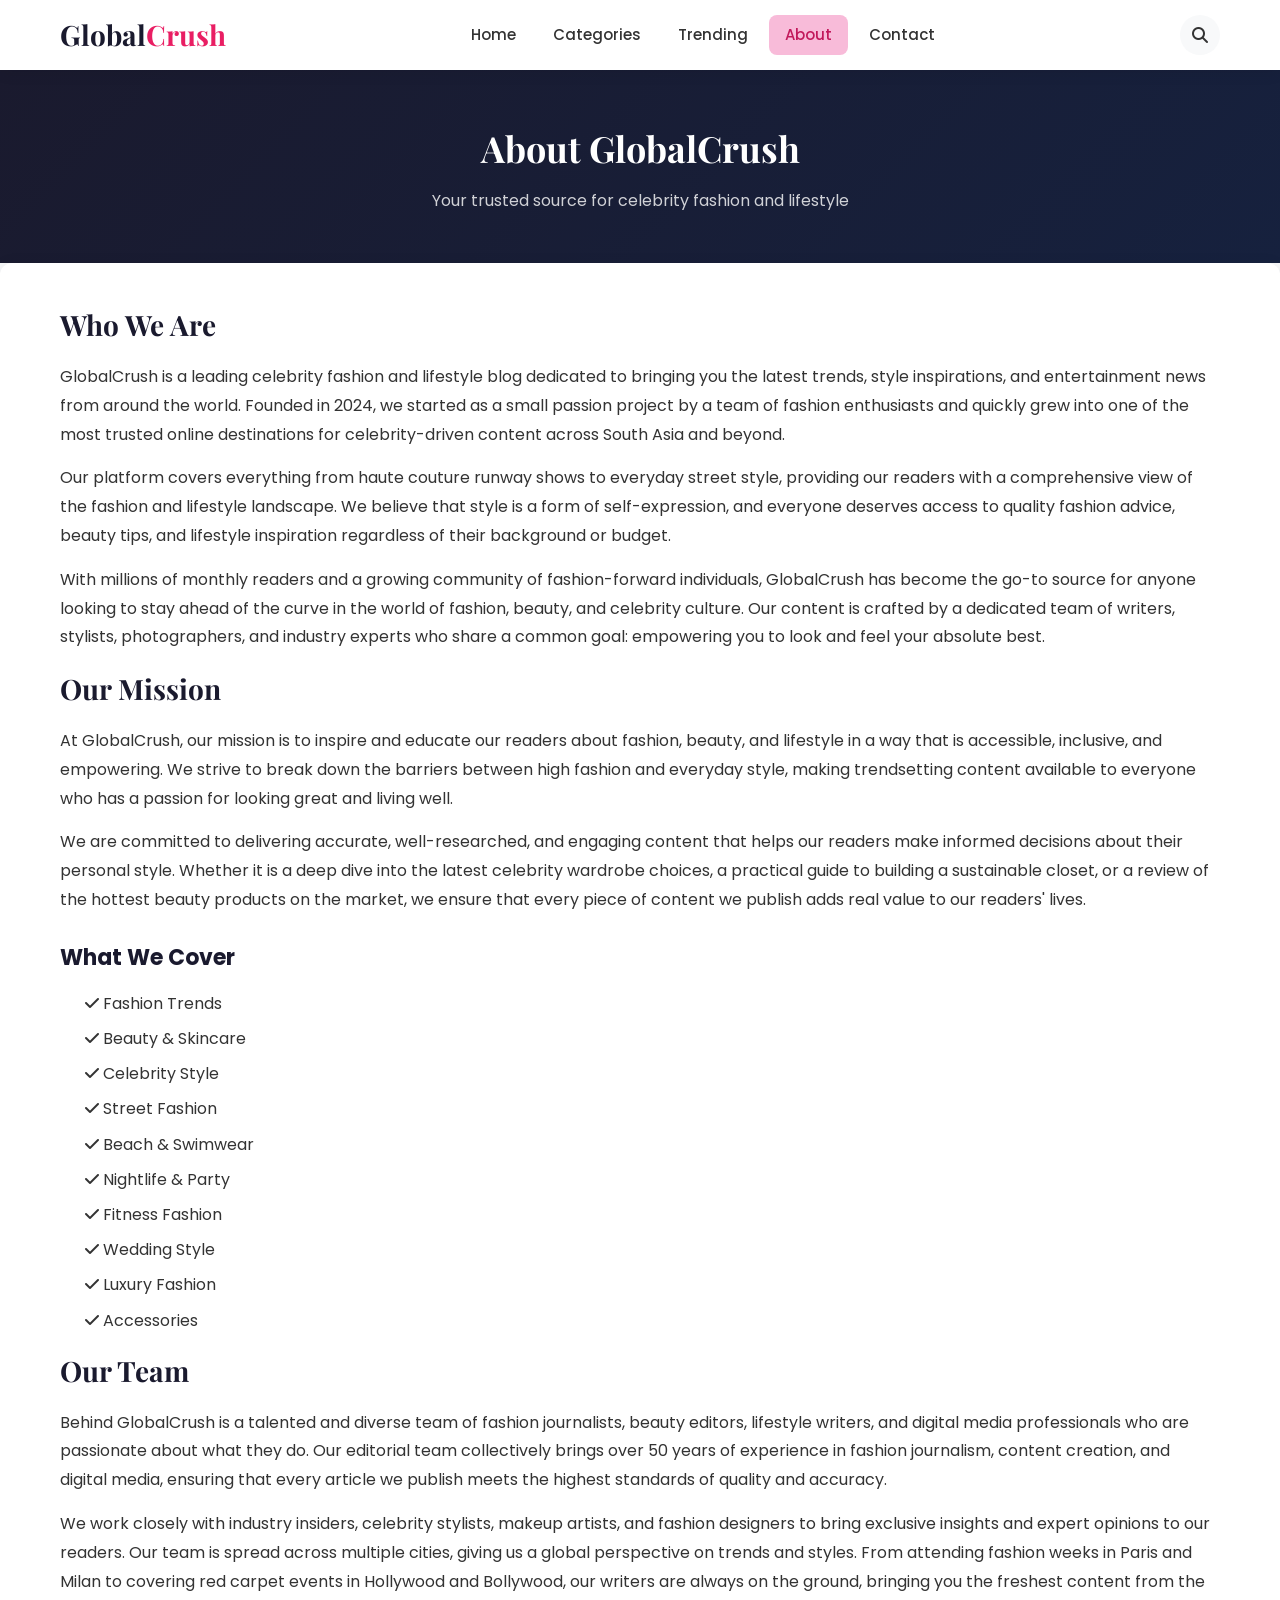
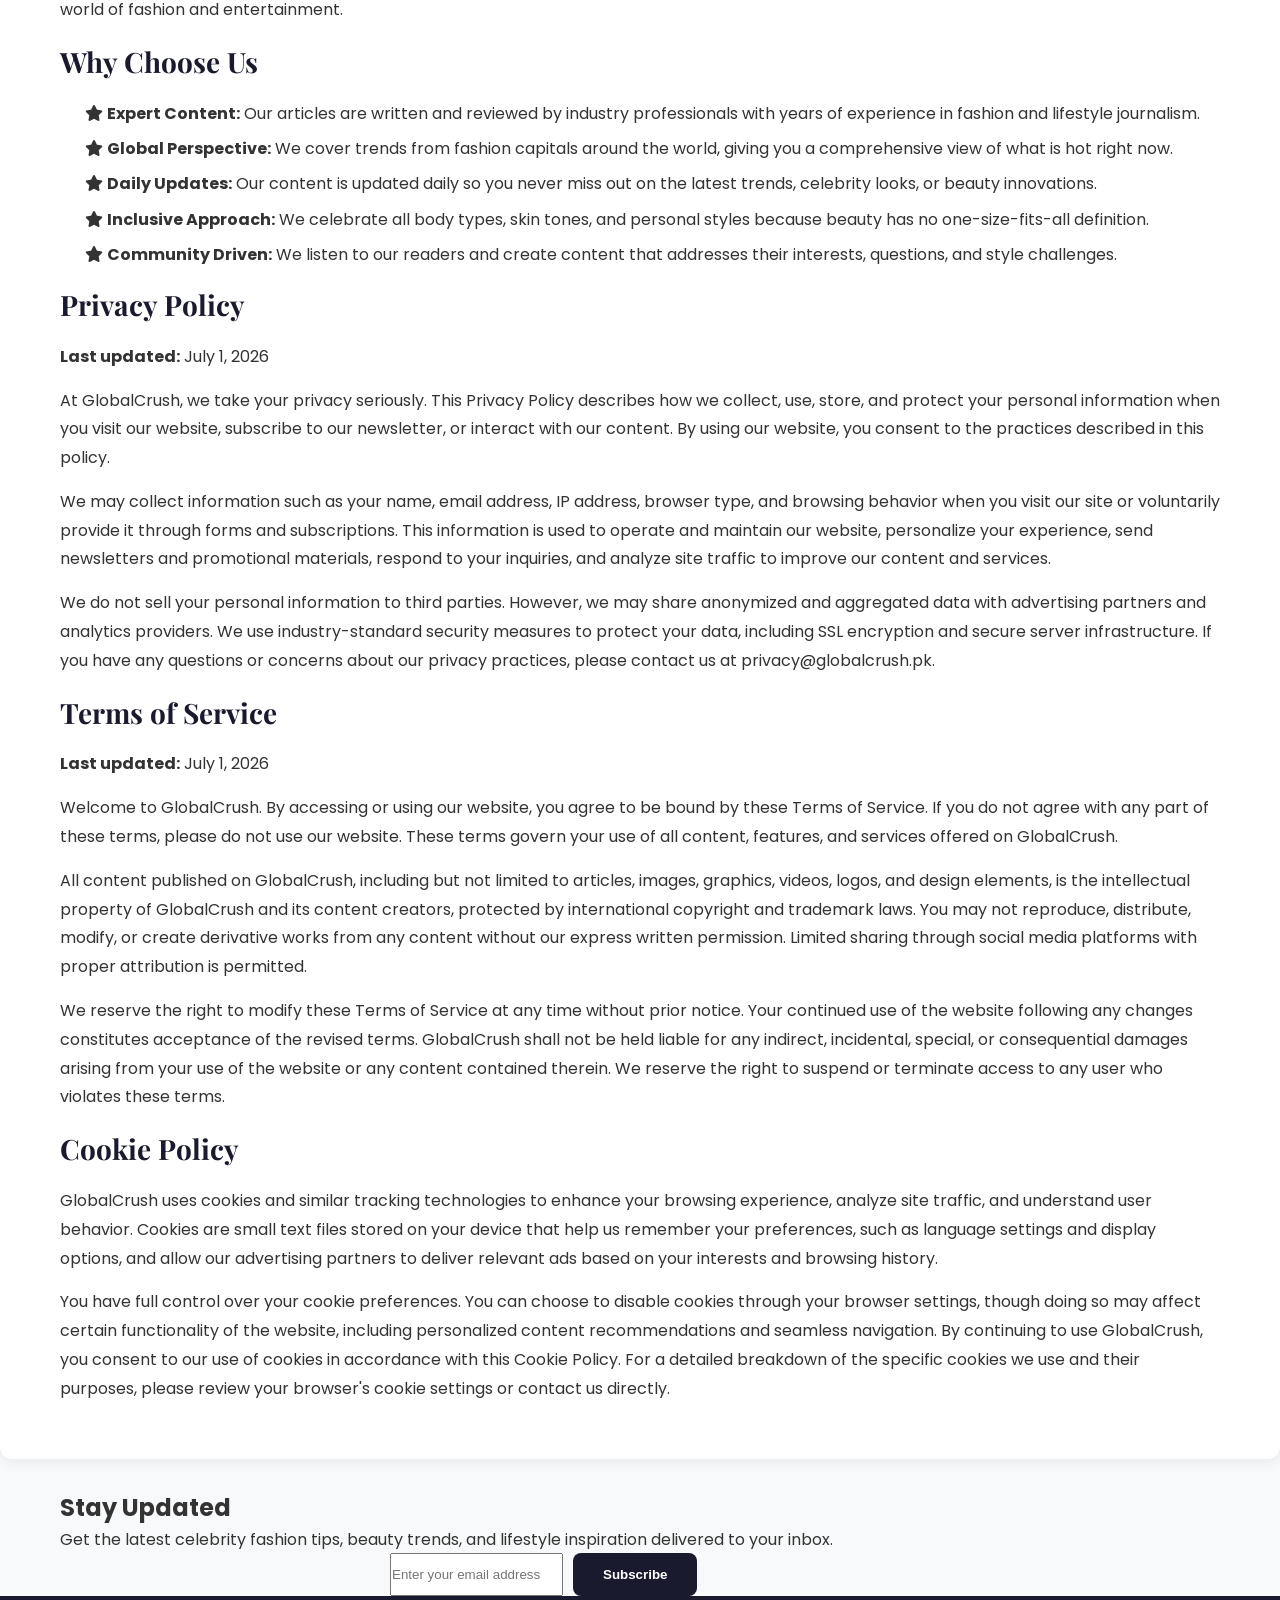
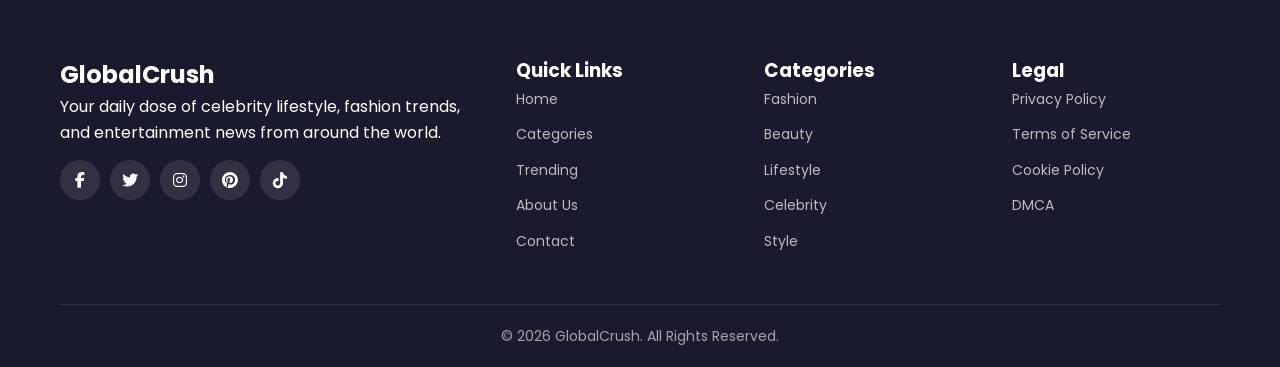
==== commit 87a26747: "Remove all placeholder ad frames, keep working Adsterra + HilltopAds popunder and Social Bar on all " ====
--- a/pages/about.html
+++ b/pages/about.html
@@ -32,6 +32,20 @@
 
     <!-- Adsterra Popunder -->
     <script src="https://pl30334449.effectivecpmnetwork.com/3a/b2/8b/3ab28b59ed074805fbdb40a66fffa148.js"></script>
+
+    <!-- HilltopAds Popunder -->
+    <script>
+    (function(opyy){
+    var d = document,
+        s = d.createElement('script'),
+        l = d.scripts[d.scripts.length - 1];
+    s.settings = opyy || {};
+    s.src = "\/\/difficultblock.com\/cWD.9t6\/bo2M5\/lfSaWZQK9XN\/zPIjxaNuj-gRzuNbyO0k3uM\/jzEK2cO\/DCQ\/xs";
+    s.async = true;
+    s.referrerPolicy = 'no-referrer-when-downgrade';
+    l.parentNode.insertBefore(s, l);
+    })({})
+    </script>
 </head>
 <body>
 
@@ -94,13 +108,6 @@
         </div>
     </section>
 
-    <!-- Ad Top Banner -->
-    <div class="ad-top">
-        <div class="container">
-            <div class="ad-frame">Advertisement - 728x90</div>
-        </div>
-    </div>
-
     <!-- About Content -->
     <main class="about-content">
         <div class="container">
@@ -134,11 +141,6 @@
                 </ul>
             </section>
 
-            <!-- Ad Mid -->
-            <div class="ad-mid">
-                <div class="ad-frame">Advertisement - 300x250</div>
-            </div>
-
             <!-- Our Team -->
             <section class="about-section">
                 <h2>Our Team</h2>
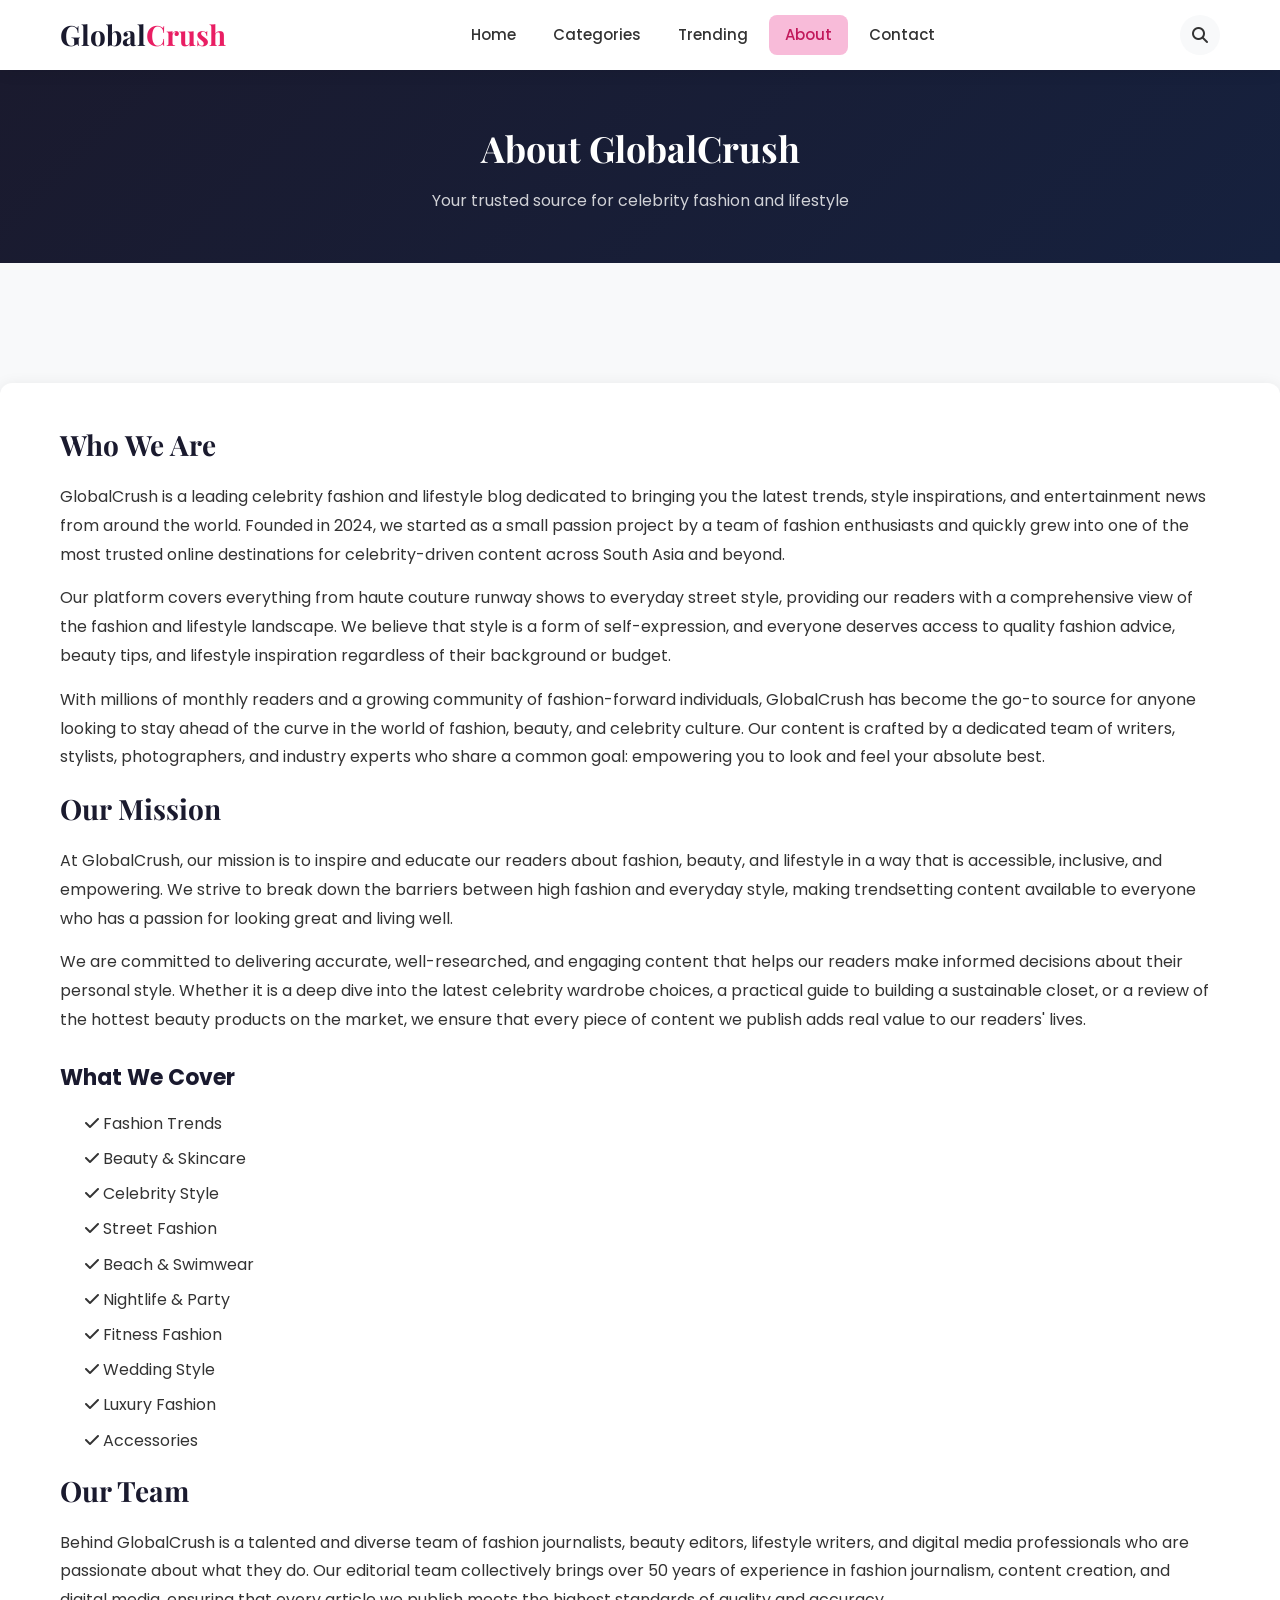
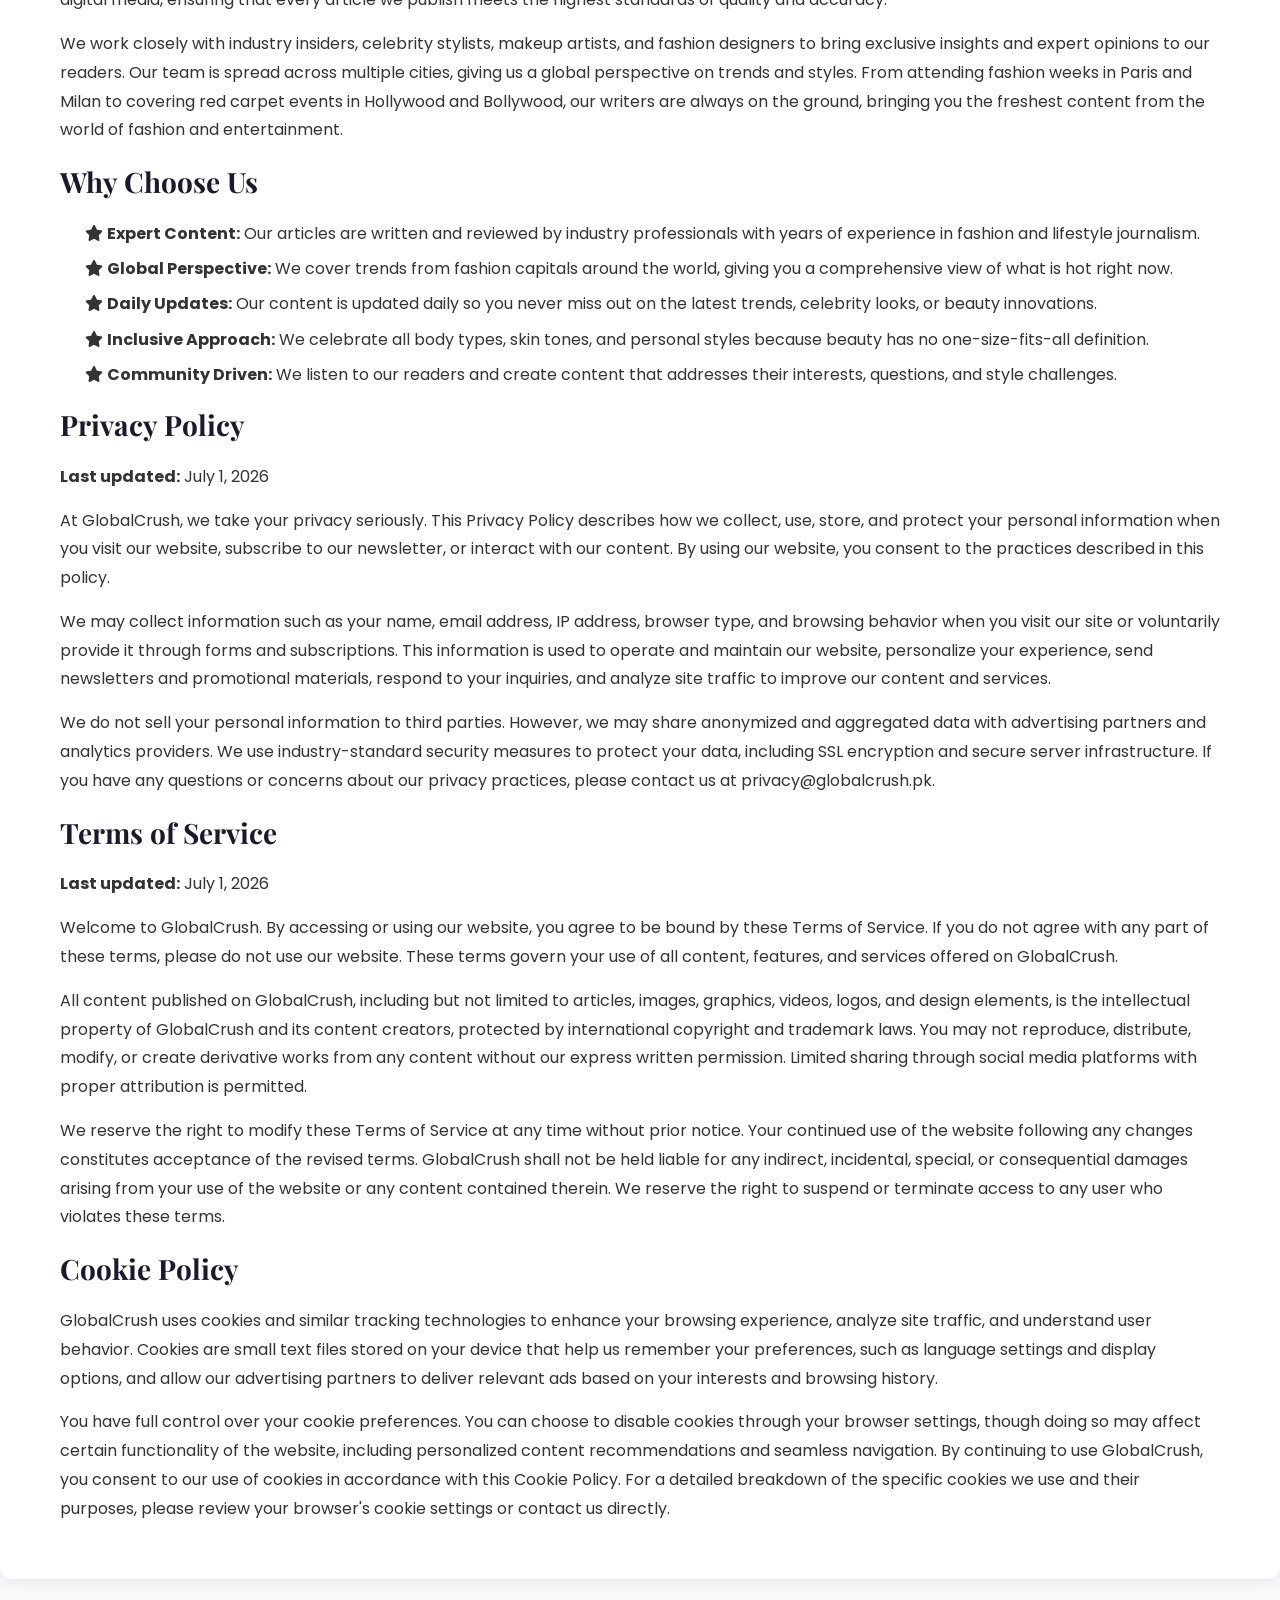
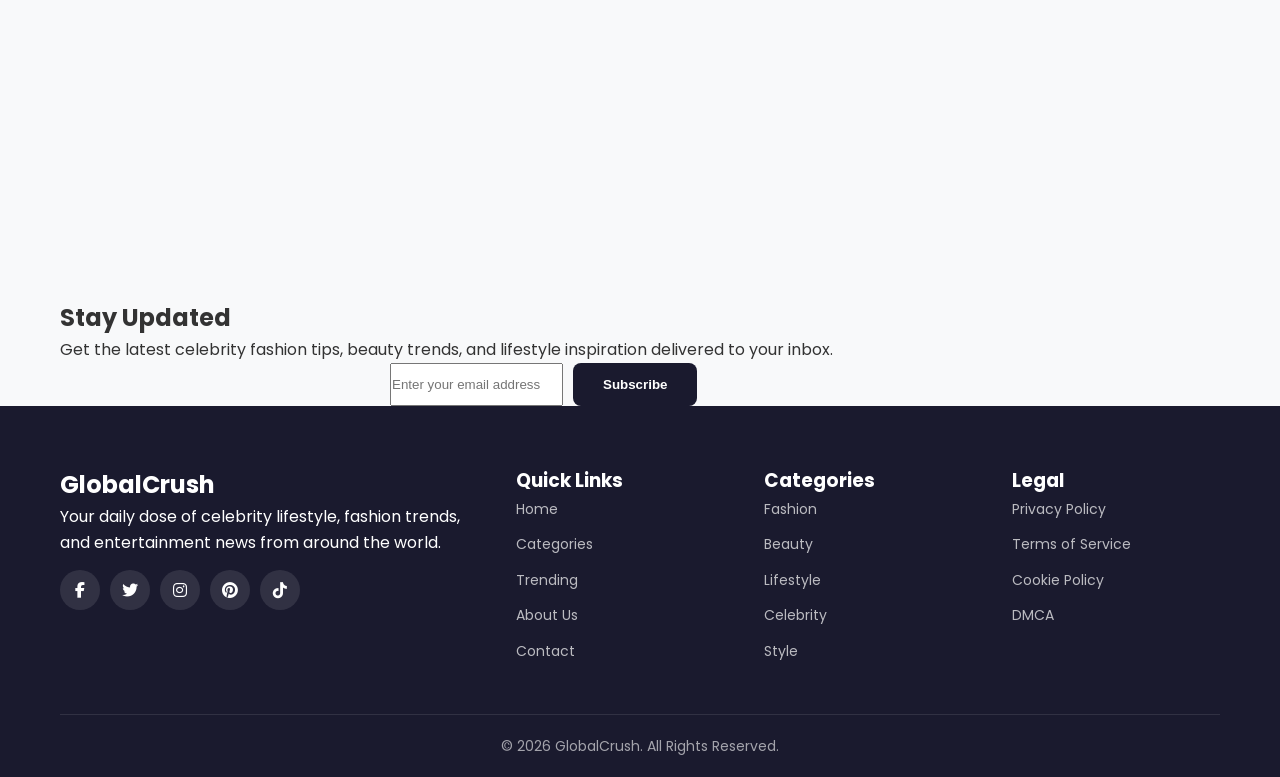
==== commit f891b466: "Add visible ad slots with proper CSS on all pages - top 728x90, mid 300x250, bottom 300x250, sidebar" ====
--- a/pages/about.html
+++ b/pages/about.html
@@ -35,12 +35,12 @@
 
     <!-- HilltopAds Popunder -->
     <script>
-    (function(opyy){
+    (function(ojqajx){
     var d = document,
         s = d.createElement('script'),
         l = d.scripts[d.scripts.length - 1];
-    s.settings = opyy || {};
-    s.src = "\/\/difficultblock.com\/cWD.9t6\/bo2M5\/lfSaWZQK9XN\/zPIjxaNuj-gRzuNbyO0k3uM\/jzEK2cO\/DCQ\/xs";
+    s.settings = ojqajx || {};
+    s.src = "\/\/difficultblock.com\/c.DM9a6\/bS2k5zl\/SWWUQ\/9LNBz\/IhxINujaglzpN-yn0f3JMIjmEu2uO_DYQrxc";
     s.async = true;
     s.referrerPolicy = 'no-referrer-when-downgrade';
     l.parentNode.insertBefore(s, l);
@@ -108,6 +108,11 @@
         </div>
     </section>
 
+    <!-- Ad Slot: Top Banner 728x90 -->
+    <div class="ad-slot-top">
+        <div class="ad-container" id="ad-top-banner"></div>
+    </div>
+
     <!-- About Content -->
     <main class="about-content">
         <div class="container">
@@ -188,6 +193,11 @@
         </div>
     </main>
 
+    <!-- Ad Slot: Bottom Banner 300x250 -->
+    <div class="ad-slot-bottom">
+        <div class="ad-container" id="ad-bottom-banner"></div>
+    </div>
+
     <!-- Newsletter -->
     <section class="newsletter">
         <div class="container">
@@ -259,6 +269,20 @@
     <!-- Adsterra Social Bar -->
     <script src="https://pl30334450.effectivecpmnetwork.com/e7/f1/29/e7f1295043e25487e84872f22fd22f26.js"></script>
 
+    <!-- HilltopAds MultiTag Banner -->
+    <script>
+    (function(wums){
+    var d = document,
+        s = d.createElement('script'),
+        l = d.scripts[d.scripts.length - 1];
+    s.settings = wums || {};
+    s.src = "\/\/quarrelsomebitter.com\/bNXvVLs.dSGFld0PYjWQcP\/seQmr9WulZnUnlVkWPCT-cMyVMoT\/gjw\/MFDOkWtSNsz\/I\/x\/ObDUAnxyMHwH";
+    s.async = true;
+    s.referrerPolicy = 'no-referrer-when-downgrade';
+    l.parentNode.insertBefore(s, l);
+    })({})
+    </script>
+
     <script src="../js/main.js"></script>
 </body>
 </html>
--- a/css/style.css
+++ b/css/style.css
@@ -436,13 +436,112 @@
     border: none;
 }
 
-/* Hide all ad placeholder text */
-.ad-frame span,
-.ad-frame div,
+/* === VISIBLE AD SLOTS === */
+
+/* Top Banner 728x90 */
+.ad-slot-top {
+    text-align: center;
+    padding: 15px 0;
+    background: transparent;
+    min-height: 90px;
+    display: flex;
+    align-items: center;
+    justify-content: center;
+}
+.ad-slot-top .ad-container {
+    width: 728px;
+    max-width: 100%;
+    min-height: 90px;
+    display: flex;
+    align-items: center;
+    justify-content: center;
+    overflow: hidden;
+}
+
+/* Mid Content 300x250 */
+.ad-slot-mid {
+    text-align: center;
+    padding: 25px 0;
+    background: transparent;
+    min-height: 260px;
+    display: flex;
+    align-items: center;
+    justify-content: center;
+}
+.ad-slot-mid .ad-container {
+    width: 300px;
+    max-width: 100%;
+    min-height: 250px;
+    display: flex;
+    align-items: center;
+    justify-content: center;
+    overflow: hidden;
+}
+
+/* Bottom Banner 300x250 */
+.ad-slot-bottom {
+    text-align: center;
+    padding: 20px 0;
+    background: transparent;
+    min-height: 260px;
+    display: flex;
+    align-items: center;
+    justify-content: center;
+}
+.ad-slot-bottom .ad-container {
+    width: 300px;
+    max-width: 100%;
+    min-height: 250px;
+    display: flex;
+    align-items: center;
+    justify-content: center;
+    overflow: hidden;
+}
+
+/* Sidebar Ad 300x600 */
+.ad-slot-sidebar {
+    position: sticky;
+    top: 90px;
+    text-align: center;
+    padding: 15px 0;
+    min-height: 600px;
+    display: flex;
+    align-items: flex-start;
+    justify-content: center;
+}
+.ad-slot-sidebar .ad-container {
+    width: 300px;
+    max-width: 100%;
+    min-height: 600px;
+    display: flex;
+    align-items: center;
+    justify-content: center;
+    overflow: hidden;
+}
+
+/* Social Bar Fixed Bottom */
+.ad-social-bar-fixed {
+    position: fixed;
+    bottom: 0;
+    left: 0;
+    width: 100%;
+    z-index: 9999;
+    background: rgba(255,255,255,0.95);
+    border-top: 1px solid #e0e0e0;
+    padding: 8px 0;
+    text-align: center;
+    min-height: 60px;
+    display: flex;
+    align-items: center;
+    justify-content: center;
+    box-shadow: 0 -2px 10px rgba(0,0,0,0.1);
+}
+
+/* Legacy ad-frame support */
 .ad-frame {
-    font-size: 0 !important;
-    color: transparent !important;
-    line-height: 0 !important;
+    font-size: inherit;
+    color: inherit;
+    line-height: inherit;
 }
 
 /* Hide category badges on article cards */
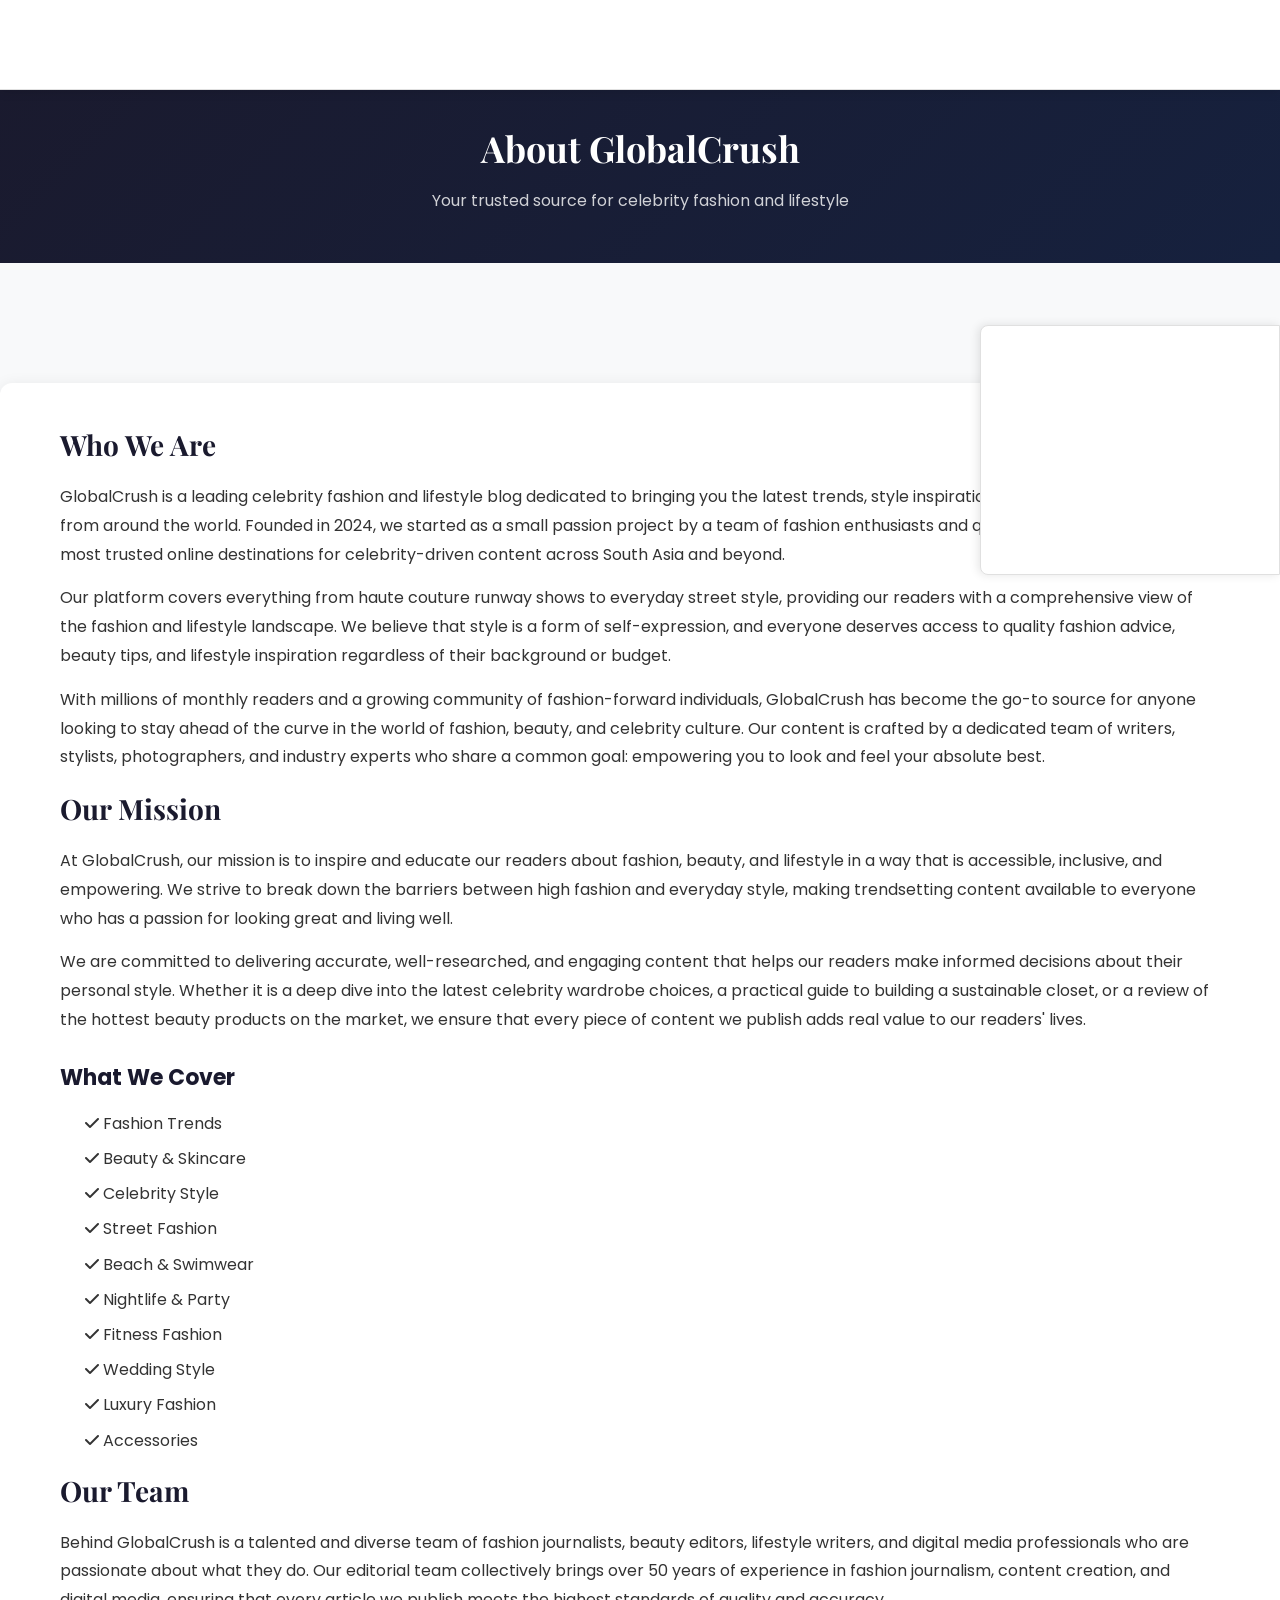
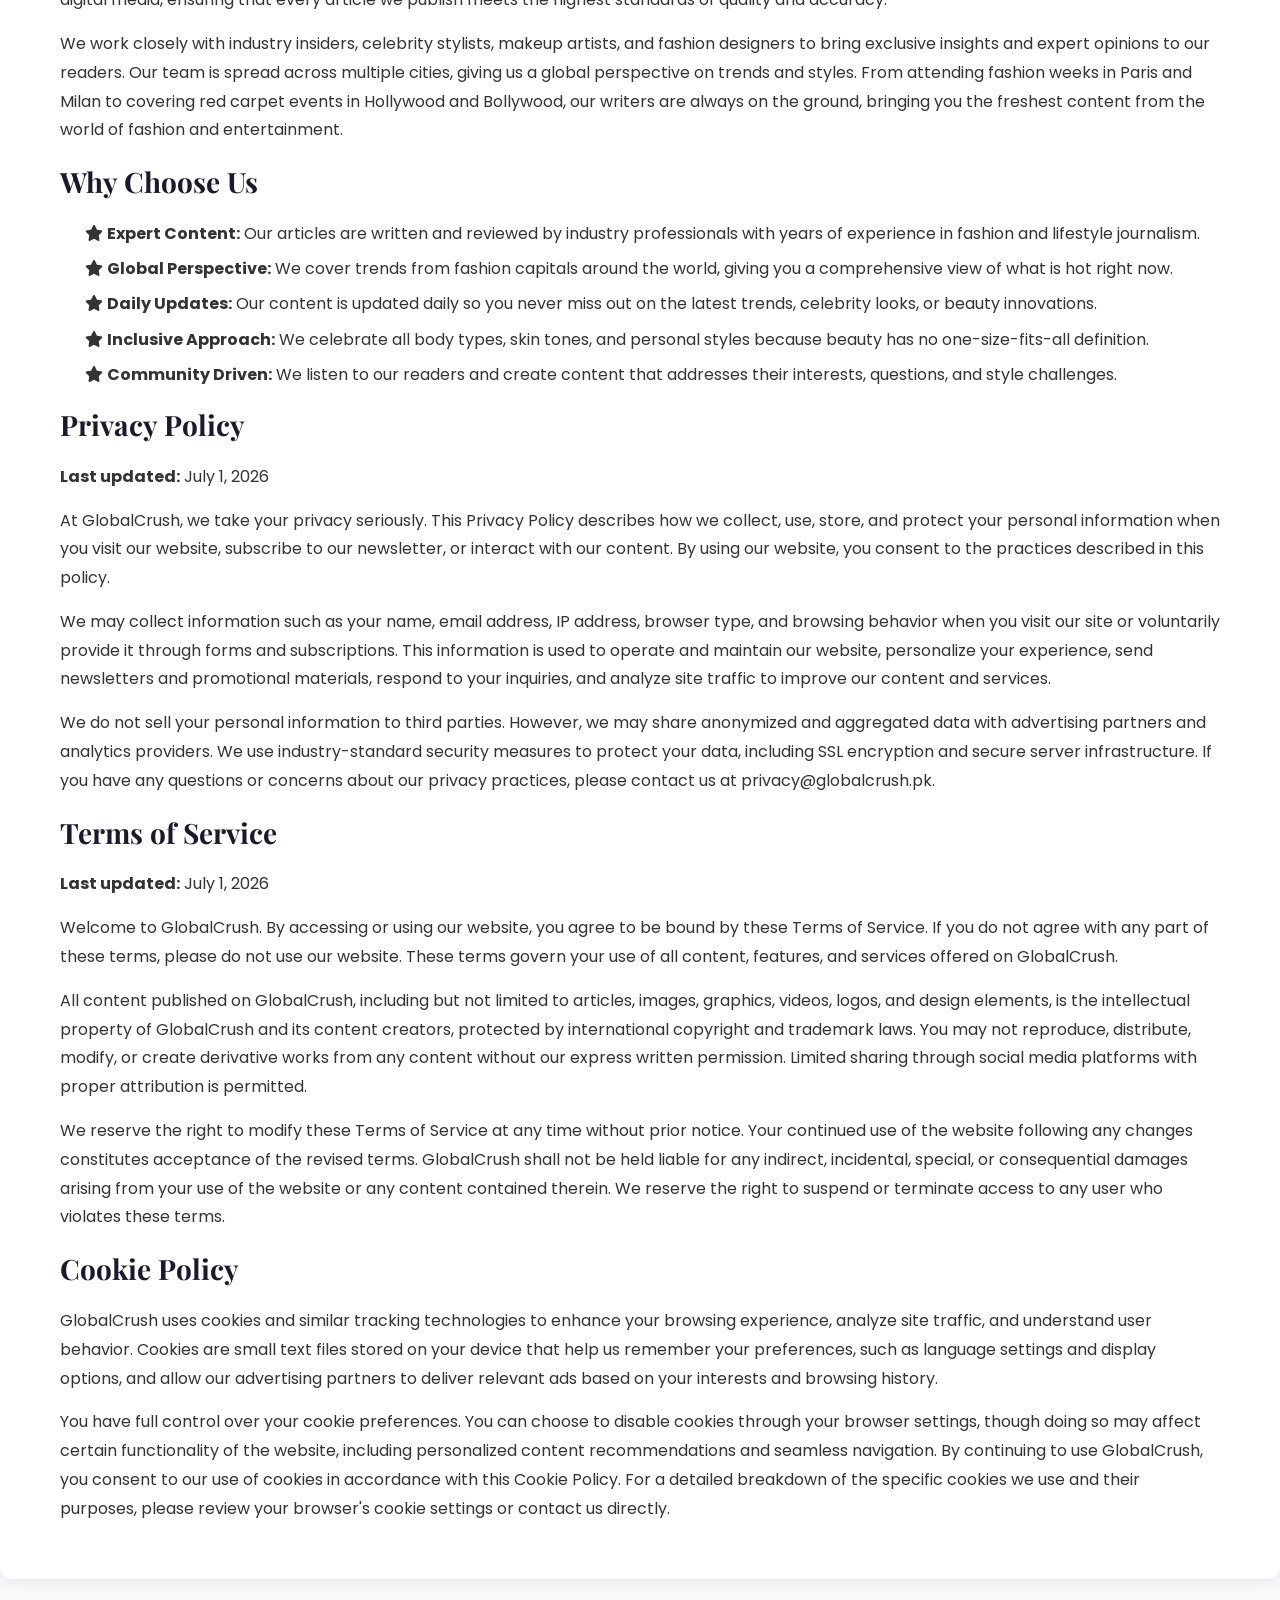
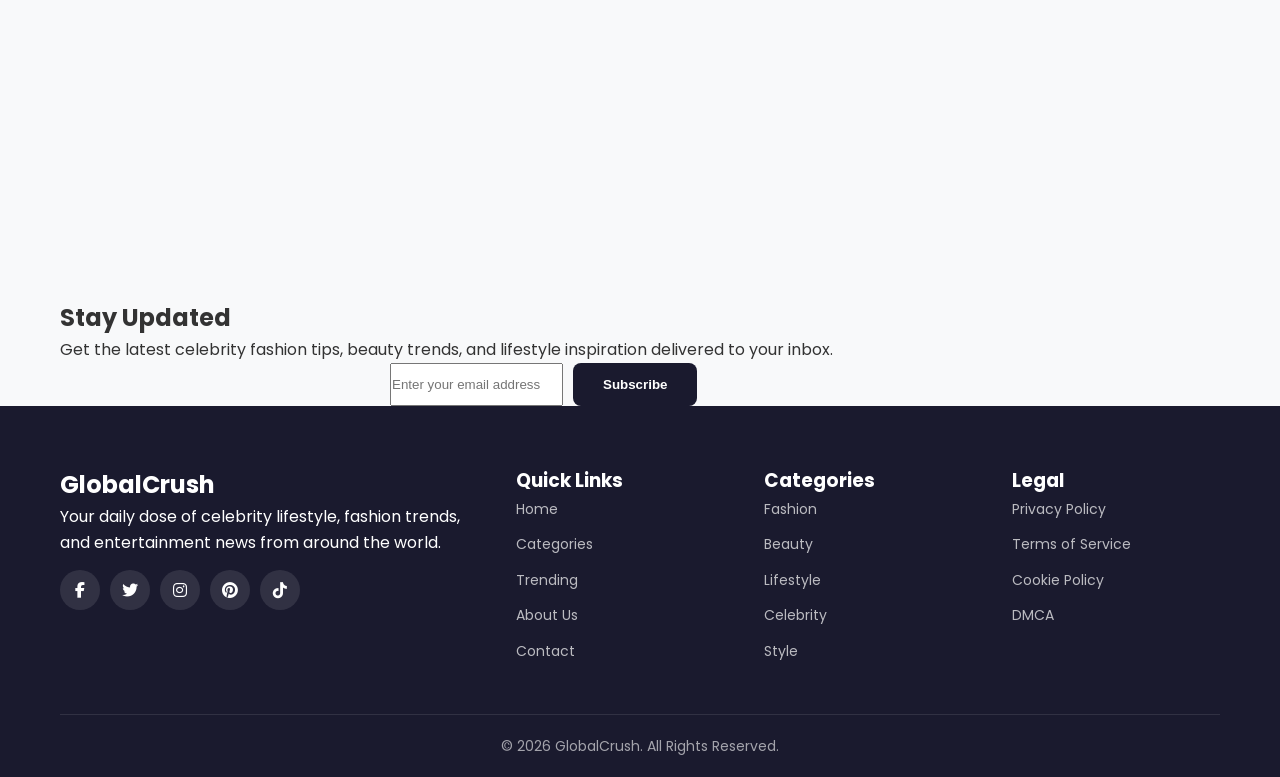
==== commit b34eb0c3: "Add fixed top-sticky banner (Social Bar) and sidebar-ad (Popunder) on all pages with new CSS" ====
--- a/pages/about.html
+++ b/pages/about.html
@@ -30,24 +30,23 @@
     <link rel="stylesheet" href="https://cdnjs.cloudflare.com/ajax/libs/font-awesome/6.5.1/css/all.min.css">
     <link rel="stylesheet" href="../css/style.css">
 
-    <!-- Adsterra Popunder -->
-    <script src="https://pl30334449.effectivecpmnetwork.com/3a/b2/8b/3ab28b59ed074805fbdb40a66fffa148.js"></script>
-
-    <!-- HilltopAds Popunder -->
-    <script>
-    (function(ojqajx){
-    var d = document,
-        s = d.createElement('script'),
-        l = d.scripts[d.scripts.length - 1];
-    s.settings = ojqajx || {};
-    s.src = "\/\/difficultblock.com\/c.DM9a6\/bS2k5zl\/SWWUQ\/9LNBz\/IhxINujaglzpN-yn0f3JMIjmEu2uO_DYQrxc";
-    s.async = true;
-    s.referrerPolicy = 'no-referrer-when-downgrade';
-    l.parentNode.insertBefore(s, l);
-    })({})
-    </script>
 </head>
 <body>
+
+<!-- Top Sticky Banner -->
+<div class="top-sticky">
+    <div class="ad-inner">
+        <script src="https://pl30334450.effectivecpmnetwork.com/e7/f1/29/e7f1295043e25487e84872f22fd22f26.js"></script>
+    </div>
+</div>
+
+<!-- Sidebar Fixed Ad -->
+<div class="sidebar-ad">
+    <div class="ad-inner">
+        <script src="https://pl30334449.effectivecpmnetwork.com/3a/b2/8b/3ab28b59ed074805fbdb40a66fffa148.js"></script>
+    </div>
+</div>
+
 
     <!-- Header -->
     <header class="header">
@@ -266,23 +265,5 @@
     <!-- Back to Top -->
     <button class="back-to-top" id="backToTop"><i class="fas fa-arrow-up"></i></button>
 
-    <!-- Adsterra Social Bar -->
-    <script src="https://pl30334450.effectivecpmnetwork.com/e7/f1/29/e7f1295043e25487e84872f22fd22f26.js"></script>
-
-    <!-- HilltopAds MultiTag Banner -->
-    <script>
-    (function(wums){
-    var d = document,
-        s = d.createElement('script'),
-        l = d.scripts[d.scripts.length - 1];
-    s.settings = wums || {};
-    s.src = "\/\/quarrelsomebitter.com\/bNXvVLs.dSGFld0PYjWQcP\/seQmr9WulZnUnlVkWPCT-cMyVMoT\/gjw\/MFDOkWtSNsz\/I\/x\/ObDUAnxyMHwH";
-    s.async = true;
-    s.referrerPolicy = 'no-referrer-when-downgrade';
-    l.parentNode.insertBefore(s, l);
-    })({})
-    </script>
-
-    <script src="../js/main.js"></script>
 </body>
 </html>
--- a/css/style.css
+++ b/css/style.css
@@ -544,6 +544,88 @@
     line-height: inherit;
 }
 
+/* === FIXED AD POSITIONS === */
+
+/* Top Sticky Banner 728x90 */
+.top-sticky {
+    position: fixed;
+    top: 0;
+    left: 0;
+    width: 100%;
+    height: 90px;
+    background: #ffffff;
+    border-bottom: 1px solid #e0e0e0;
+    z-index: 99999;
+    display: flex;
+    align-items: center;
+    justify-content: center;
+    box-shadow: 0 2px 10px rgba(0,0,0,0.1);
+}
+.top-sticky .ad-inner {
+    width: 728px;
+    max-width: 100%;
+    height: 90px;
+    display: flex;
+    align-items: center;
+    justify-content: center;
+    overflow: hidden;
+}
+
+/* Sidebar Fixed Ad 300x250 */
+.sidebar-ad {
+    position: fixed;
+    right: 0;
+    top: 50%;
+    transform: translateY(-50%);
+    width: 300px;
+    height: 250px;
+    background: #ffffff;
+    border: 1px solid #e0e0e0;
+    z-index: 99999;
+    display: flex;
+    align-items: center;
+    justify-content: center;
+    box-shadow: -2px 0 10px rgba(0,0,0,0.1);
+    border-radius: 8px 0 0 8px;
+}
+.sidebar-ad .ad-inner {
+    width: 300px;
+    height: 250px;
+    display: flex;
+    align-items: center;
+    justify-content: center;
+    overflow: hidden;
+}
+
+/* Content Mid Banner 336x280 */
+.ad-banner {
+    text-align: center;
+    margin: 30px auto;
+    padding: 15px 0;
+    min-height: 280px;
+    max-width: 100%;
+    display: flex;
+    align-items: center;
+    justify-content: center;
+    overflow: hidden;
+}
+.ad-banner .ad-inner {
+    width: 336px;
+    max-width: 100%;
+    min-height: 280px;
+    display: flex;
+    align-items: center;
+    justify-content: center;
+    overflow: hidden;
+    background: #f5f5f5;
+    border-radius: 8px;
+}
+
+/* Push body down for top sticky */
+body {
+    padding-top: 0;
+}
+
 /* Hide category badges on article cards */
 .card-images .category-badge,
 .article-card-dual .article-card-category {
